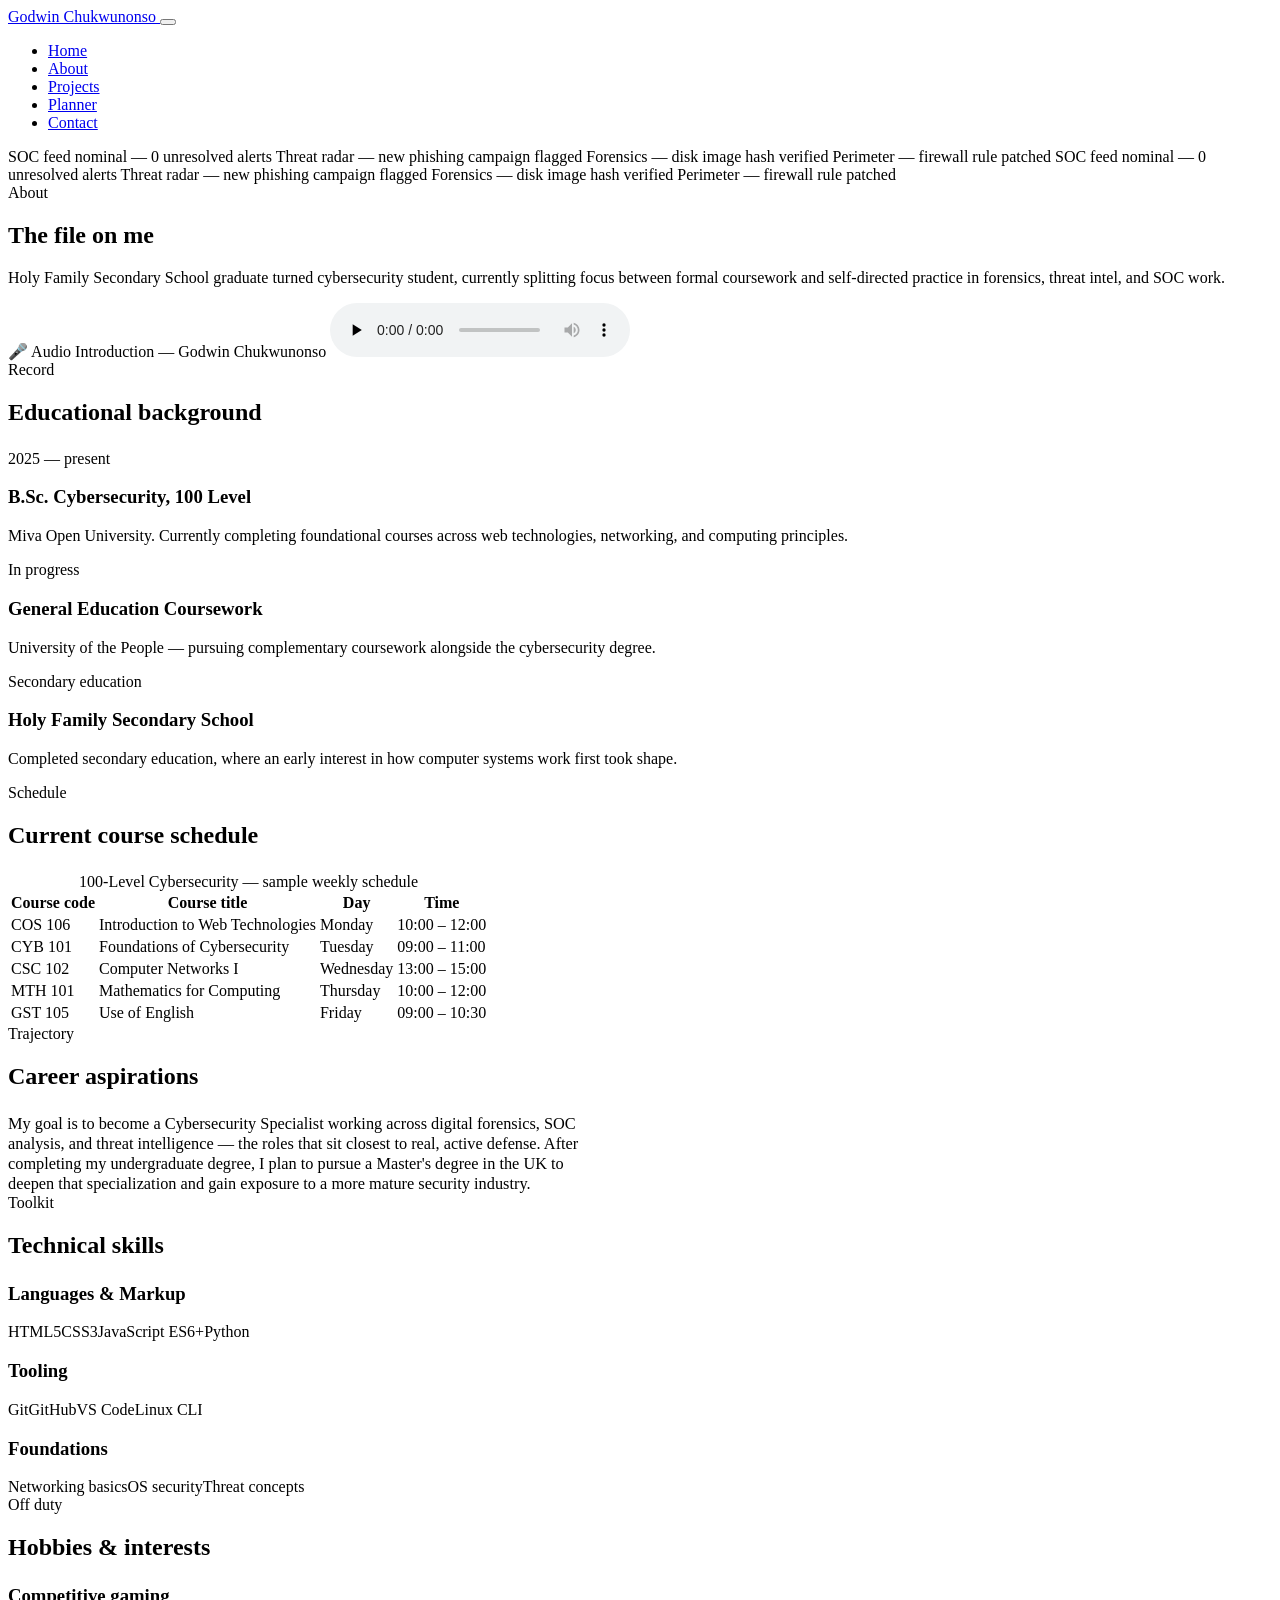
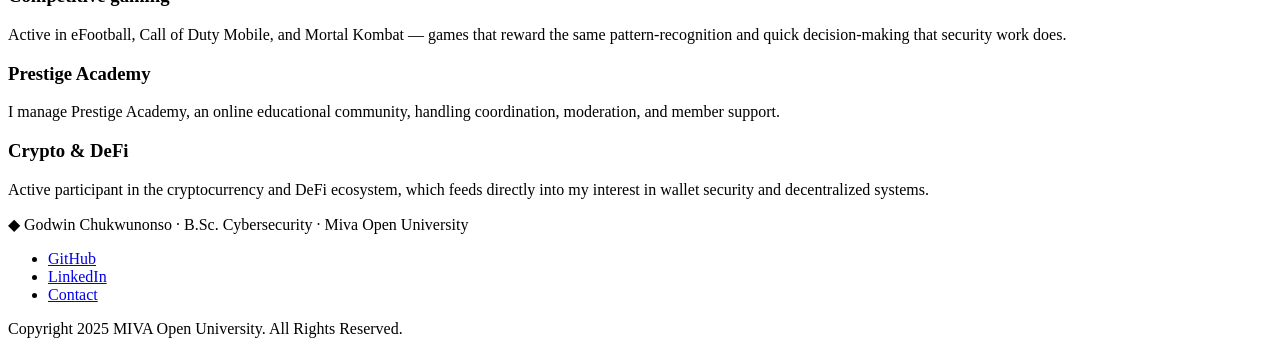
==== about.html @ 5dba64eb "Create about.html" ====
<!DOCTYPE html>
<html lang="en">
<head>
<meta charset="UTF-8">
<meta name="viewport" content="width=device-width, initial-scale=1.0">
<title>About Me — Godwin Chukwunonso</title>
<meta name="description" content="Educational background, career aspirations, technical skills and interests of Godwin Chukwunonso, B.Sc. Cybersecurity student.">
<link rel="stylesheet" href="styles.css">
</head>
<body>

<header class="site-header">
  <div class="container nav">
    <a href="index.html" class="nav-brand" aria-label="Home">
      <span class="dot" aria-hidden="true"></span> Godwin Chukwunonso
    </a>
    <button class="nav-toggle" id="navToggle" aria-label="Toggle navigation menu" aria-expanded="false">
      <span></span>
    </button>
    <ul class="nav-links" id="navLinks">
      <li><a href="index.html">Home</a></li>
      <li><a href="about.html" aria-current="page">About</a></li>
      <li><a href="projects.html">Projects</a></li>
      <li><a href="planner.html">Planner</a></li>
      <li><a href="contact.html">Contact</a></li>
    </ul>
  </div>
</header>

<div class="ticker" aria-hidden="true">
  <div class="ticker-track">
    <span class="ok">SOC feed nominal — 0 unresolved alerts</span>
    <span class="warn">Threat radar — new phishing campaign flagged</span>
    <span class="ok">Forensics — disk image hash verified</span>
    <span class="ok">Perimeter — firewall rule patched</span>
    <span class="ok">SOC feed nominal — 0 unresolved alerts</span>
    <span class="warn">Threat radar — new phishing campaign flagged</span>
    <span class="ok">Forensics — disk image hash verified</span>
    <span class="ok">Perimeter — firewall rule patched</span>
  </div>
</div>

<main>

  <section class="container page-head">
    <span class="eyebrow">About</span>
    <h1>The file on me</h1>
    <p>Holy Family Secondary School graduate turned cybersecurity student, currently
      splitting focus between formal coursework and self-directed practice in
      forensics, threat intel, and SOC work.</p>
  </section>

  <!-- ============ AUDIO WELCOME NOTE (multimedia requirement) ============ -->
  <section class="container">
    <div class="media-block">
      <span class="media-label">🎤 Audio Introduction — <span class="who">Godwin Chukwunonso</span></span>
      <audio controls preload="none">
        <!-- Add your own recorded introduction at this path, e.g. assets/audio/welcome-note.mp3 -->
        <source src="Media/Lab-enhanced-v2.wav" type="audio/mpeg">
        Your browser does not support the audio element.
      </audio>
    </div>
  </section>

  <!-- ============ EDUCATION TIMELINE ============ -->
  <section class="container">
    <span class="eyebrow">Record</span>
    <h2 style="margin-bottom:1.5rem;">Educational background</h2>
    <div class="timeline">
      <div class="timeline-item">
        <span class="timeline-meta">2025 — present</span>
        <h3>B.Sc. Cybersecurity, 100 Level</h3>
        <p>Miva Open University. Currently completing foundational courses across
          web technologies, networking, and computing principles.</p>
      </div>
      <div class="timeline-item">
        <span class="timeline-meta">In progress</span>
        <h3>General Education Coursework</h3>
        <p>University of the People — pursuing complementary coursework alongside
          the cybersecurity degree.</p>
      </div>
      <div class="timeline-item">
        <span class="timeline-meta">Secondary education</span>
        <h3>Holy Family Secondary School</h3>
        <p>Completed secondary education, where an early interest in how computer
          systems work first took shape.</p>
      </div>
    </div>
  </section>

  <!-- ============ COURSE SCHEDULE TABLE ============ -->
  <section class="container">
    <span class="eyebrow">Schedule</span>
    <h2 style="margin-bottom:1.5rem;">Current course schedule</h2>
    <div class="table-wrap">
      <table>
        <caption>100-Level Cybersecurity — sample weekly schedule</caption>
        <thead>
          <tr>
            <th scope="col">Course code</th>
            <th scope="col">Course title</th>
            <th scope="col">Day</th>
            <th scope="col">Time</th>
          </tr>
        </thead>
        <tbody>
          <tr>
            <td>COS 106</td>
            <td>Introduction to Web Technologies</td>
            <td>Monday</td>
            <td>10:00 – 12:00</td>
          </tr>
          <tr>
            <td>CYB 101</td>
            <td>Foundations of Cybersecurity</td>
            <td>Tuesday</td>
            <td>09:00 – 11:00</td>
          </tr>
          <tr>
            <td>CSC 102</td>
            <td>Computer Networks I</td>
            <td>Wednesday</td>
            <td>13:00 – 15:00</td>
          </tr>
          <tr>
            <td>MTH 101</td>
            <td>Mathematics for Computing</td>
            <td>Thursday</td>
            <td>10:00 – 12:00</td>
          </tr>
          <tr>
            <td>GST 105</td>
            <td>Use of English</td>
            <td>Friday</td>
            <td>09:00 – 10:30</td>
          </tr>
        </tbody>
      </table>
    </div>
  </section>

  <!-- ============ CAREER ASPIRATIONS ============ -->
  <section class="container">
    <span class="eyebrow">Trajectory</span>
    <h2 style="margin-bottom:1.5rem;">Career aspirations</h2>
    <div class="info-card" style="max-width:75ch;">
      <p style="color:var(--text); font-size:1.02rem; margin-bottom:0;">
        My goal is to become a Cybersecurity Specialist working across digital
        forensics, SOC analysis, and threat intelligence — the roles that sit
        closest to real, active defense. After completing my undergraduate degree,
        I plan to pursue a Master's degree in the UK to deepen that specialization
        and gain exposure to a more mature security industry.
      </p>
    </div>
  </section>

  <!-- ============ TECHNICAL SKILLS ============ -->
  <section class="container">
    <span class="eyebrow">Toolkit</span>
    <h2 style="margin-bottom:1.5rem;">Technical skills</h2>
    <div class="card-grid cols-3">
      <div class="info-card">
        <h3>Languages &amp; Markup</h3>
        <div><span class="badge">HTML5</span><span class="badge">CSS3</span><span class="badge">JavaScript ES6+</span><span class="badge">Python</span></div>
      </div>
      <div class="info-card">
        <h3>Tooling</h3>
        <div><span class="badge">Git</span><span class="badge">GitHub</span><span class="badge">VS Code</span><span class="badge">Linux CLI</span></div>
      </div>
      <div class="info-card">
        <h3>Foundations</h3>
        <div><span class="badge">Networking basics</span><span class="badge">OS security</span><span class="badge">Threat concepts</span></div>
      </div>
    </div>
  </section>

  <!-- ============ HOBBIES ============ -->
  <section class="container">
    <span class="eyebrow">Off duty</span>
    <h2 style="margin-bottom:1.5rem;">Hobbies &amp; interests</h2>
    <div class="card-grid cols-3">
      <div class="info-card">
        <h3>Competitive gaming</h3>
        <p>Active in eFootball, Call of Duty Mobile, and Mortal Kombat — games that reward the same pattern-recognition and quick decision-making that security work does.</p>
      </div>
      <div class="info-card">
        <h3>Prestige Academy</h3>
        <p>I manage Prestige Academy, an online educational community, handling coordination, moderation, and member support.</p>
      </div>
      <div class="info-card">
        <h3>Crypto &amp; DeFi</h3>
        <p>Active participant in the cryptocurrency and DeFi ecosystem, which feeds directly into my interest in wallet security and decentralized systems.</p>
      </div>
    </div>
  </section>

</main>

<footer class="site-footer">
  <div class="container">
    <div class="footer-grid">
      <div class="footer-brand"><span class="amber">◆</span> Godwin Chukwunonso · B.Sc. Cybersecurity · Miva Open University</div>
      <ul class="social-row">
        <li><a href="https://github.com/" target="_blank" rel="noopener">GitHub</a></li>
        <li><a href="https://linkedin.com/" target="_blank" rel="noopener">LinkedIn</a></li>
        <li><a href="contact.html">Contact</a></li>
      </ul>
    </div>
    <p class="copyright">Copyright 2025 MIVA Open University. All Rights Reserved.</p>
  </div>
</footer>

<script src="script.js"></script>
</body>
</html>
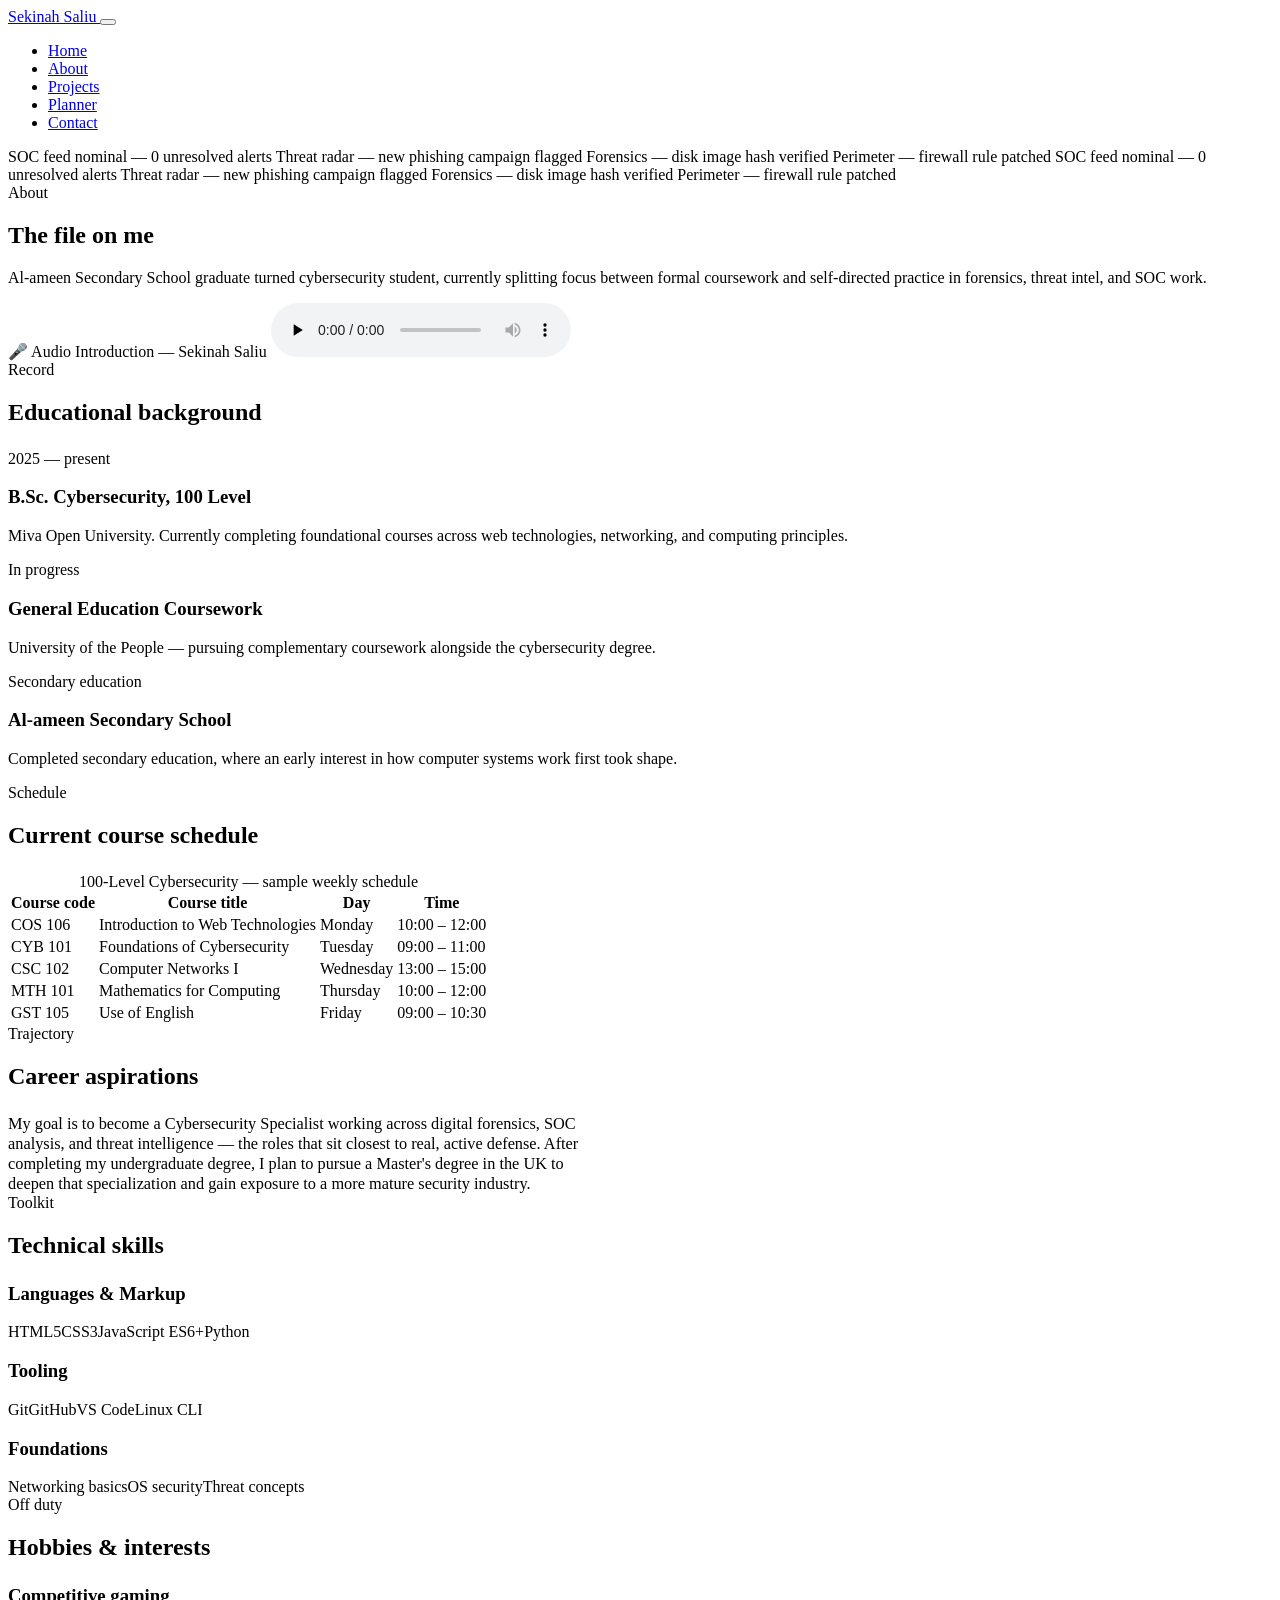
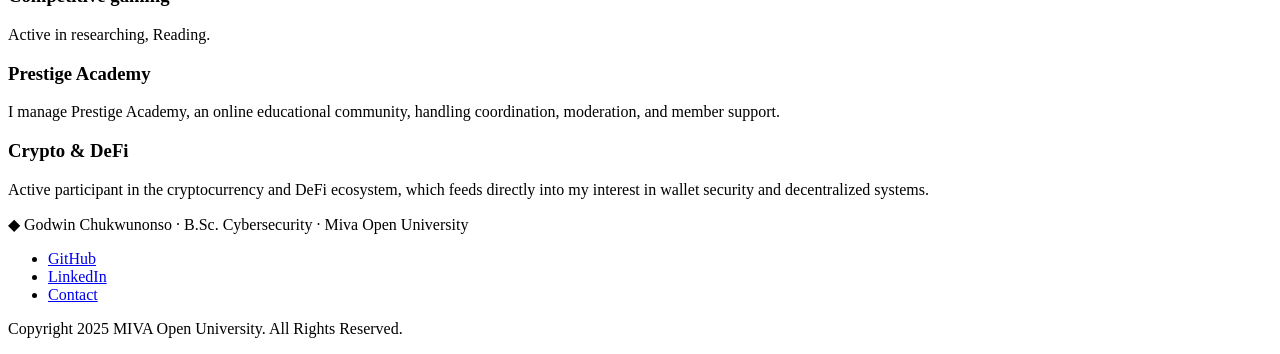
==== commit 2b5aec0c: "Update about.html" ====
--- a/about.html
+++ b/about.html
@@ -3,8 +3,8 @@
 <head>
 <meta charset="UTF-8">
 <meta name="viewport" content="width=device-width, initial-scale=1.0">
-<title>About Me — Godwin Chukwunonso</title>
-<meta name="description" content="Educational background, career aspirations, technical skills and interests of Godwin Chukwunonso, B.Sc. Cybersecurity student.">
+<title>About Me — Sekinah Saliu</title>
+<meta name="description" content="Educational background, career aspirations, technical skills and interests of Sekinah Saliu, B.Sc. Cybersecurity student.">
 <link rel="stylesheet" href="styles.css">
 </head>
 <body>
@@ -12,7 +12,7 @@
 <header class="site-header">
   <div class="container nav">
     <a href="index.html" class="nav-brand" aria-label="Home">
-      <span class="dot" aria-hidden="true"></span> Godwin Chukwunonso
+      <span class="dot" aria-hidden="true"></span> Sekinah Saliu 
     </a>
     <button class="nav-toggle" id="navToggle" aria-label="Toggle navigation menu" aria-expanded="false">
       <span></span>
@@ -45,7 +45,7 @@
   <section class="container page-head">
     <span class="eyebrow">About</span>
     <h1>The file on me</h1>
-    <p>Holy Family Secondary School graduate turned cybersecurity student, currently
+    <p>Al-ameen Secondary School graduate turned cybersecurity student, currently
       splitting focus between formal coursework and self-directed practice in
       forensics, threat intel, and SOC work.</p>
   </section>
@@ -53,7 +53,7 @@
   <!-- ============ AUDIO WELCOME NOTE (multimedia requirement) ============ -->
   <section class="container">
     <div class="media-block">
-      <span class="media-label">🎤 Audio Introduction — <span class="who">Godwin Chukwunonso</span></span>
+      <span class="media-label">🎤 Audio Introduction — <span class="who">Sekinah Saliu</span></span>
       <audio controls preload="none">
         <!-- Add your own recorded introduction at this path, e.g. assets/audio/welcome-note.mp3 -->
         <source src="Media/Lab-enhanced-v2.wav" type="audio/mpeg">
@@ -81,7 +81,7 @@
       </div>
       <div class="timeline-item">
         <span class="timeline-meta">Secondary education</span>
-        <h3>Holy Family Secondary School</h3>
+        <h3>Al-ameen Secondary School</h3>
         <p>Completed secondary education, where an early interest in how computer
           systems work first took shape.</p>
       </div>
@@ -181,7 +181,7 @@
     <div class="card-grid cols-3">
       <div class="info-card">
         <h3>Competitive gaming</h3>
-        <p>Active in eFootball, Call of Duty Mobile, and Mortal Kombat — games that reward the same pattern-recognition and quick decision-making that security work does.</p>
+        <p>Active in researching, Reading.</p>
       </div>
       <div class="info-card">
         <h3>Prestige Academy</h3>
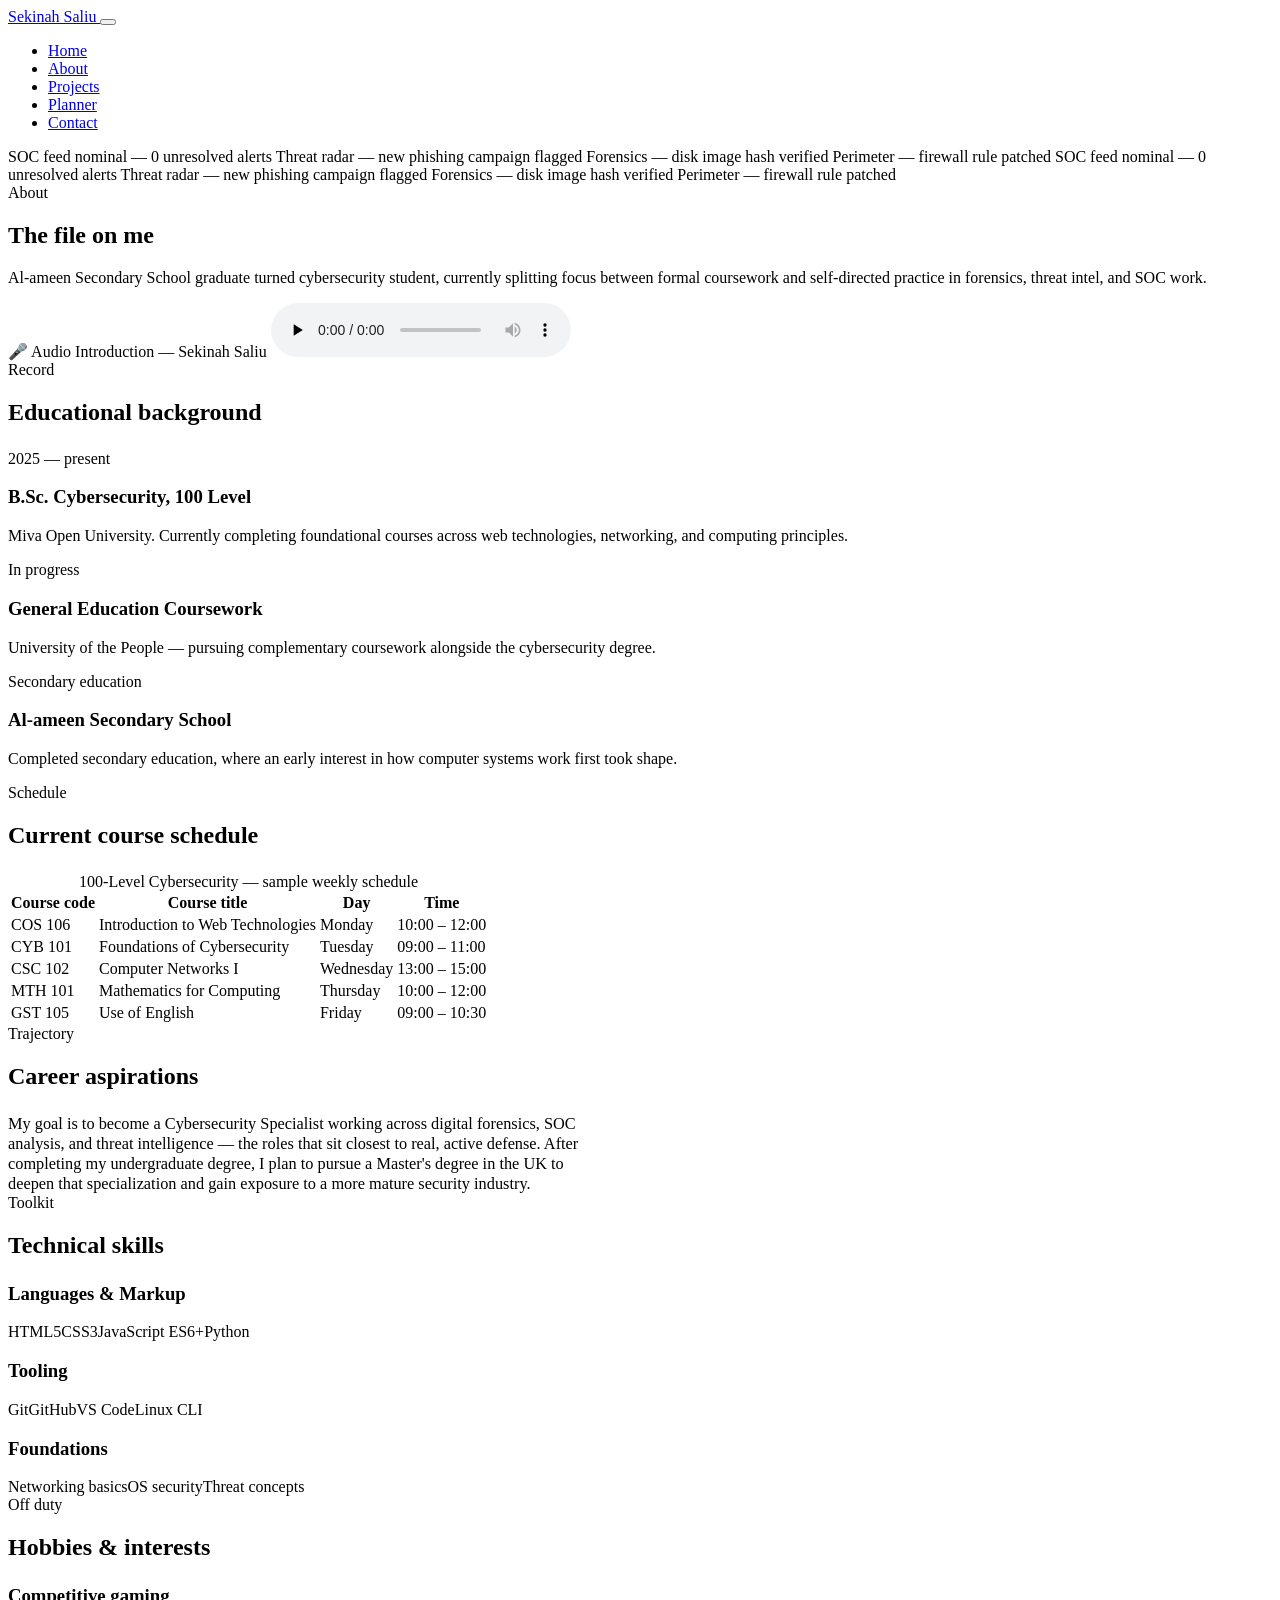
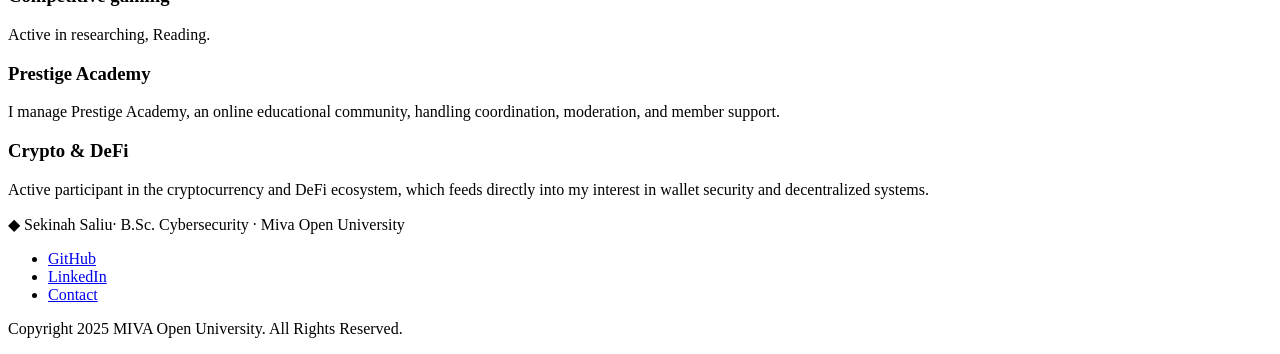
==== commit c68c0f8b: "Update about.html" ====
--- a/about.html
+++ b/about.html
@@ -199,7 +199,7 @@
 <footer class="site-footer">
   <div class="container">
     <div class="footer-grid">
-      <div class="footer-brand"><span class="amber">◆</span> Godwin Chukwunonso · B.Sc. Cybersecurity · Miva Open University</div>
+      <div class="footer-brand"><span class="amber">◆</span> Sekinah Saliu· B.Sc. Cybersecurity · Miva Open University</div>
       <ul class="social-row">
         <li><a href="https://github.com/" target="_blank" rel="noopener">GitHub</a></li>
         <li><a href="https://linkedin.com/" target="_blank" rel="noopener">LinkedIn</a></li>
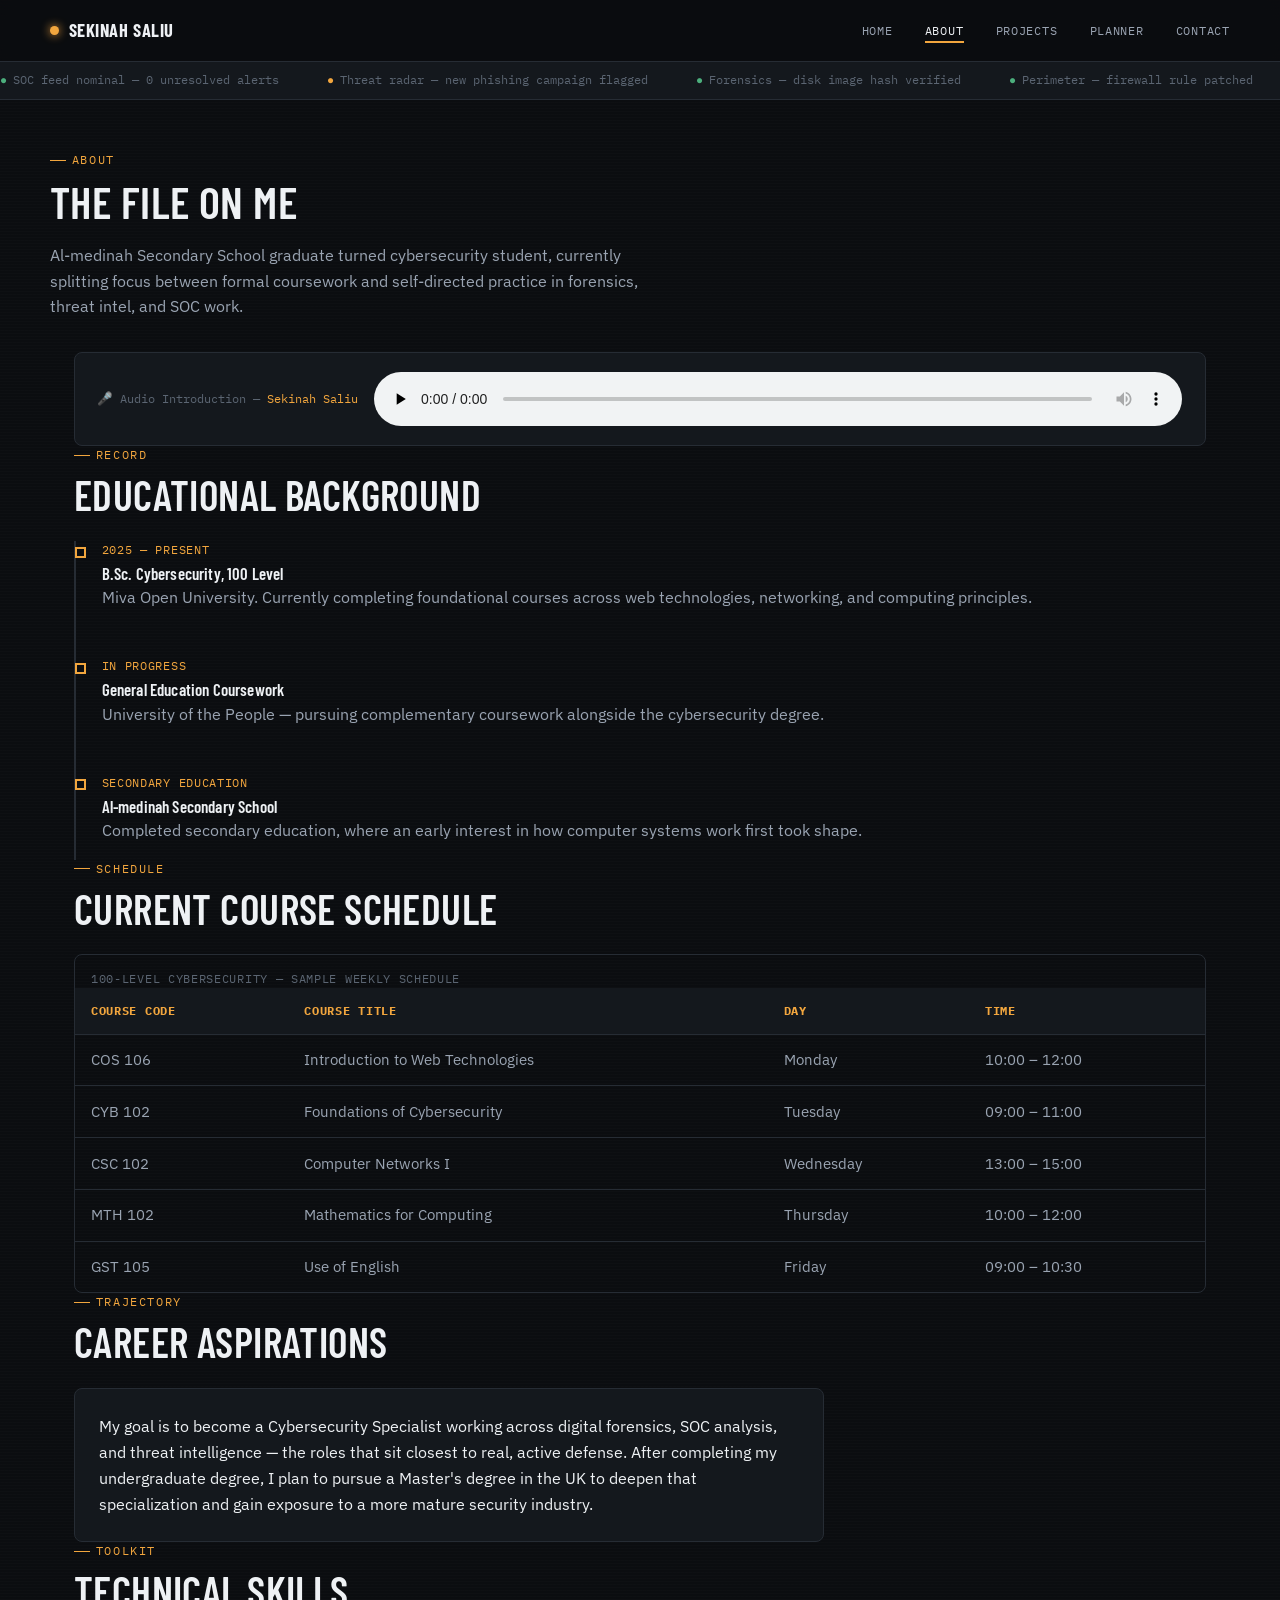
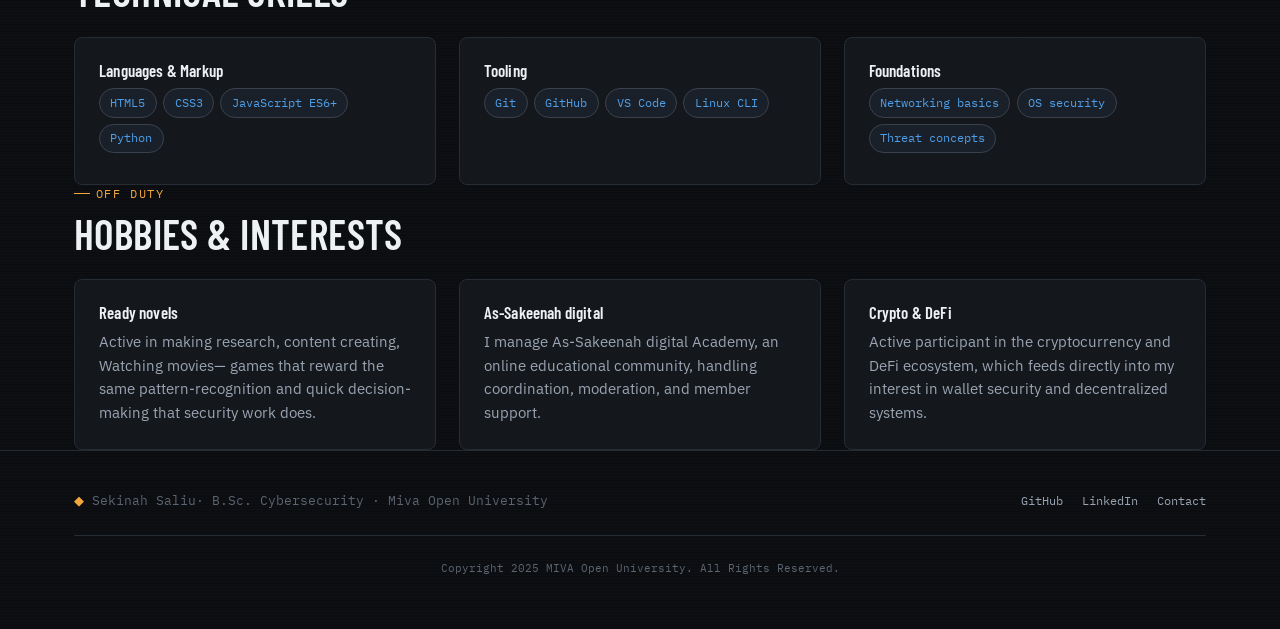
==== commit 00bd7852: "Create about.html" ====
--- a/about.html
+++ b/about.html
@@ -45,7 +45,7 @@
   <section class="container page-head">
     <span class="eyebrow">About</span>
     <h1>The file on me</h1>
-    <p>Al-ameen Secondary School graduate turned cybersecurity student, currently
+    <p>Al-medinah Secondary School graduate turned cybersecurity student, currently
       splitting focus between formal coursework and self-directed practice in
       forensics, threat intel, and SOC work.</p>
   </section>
@@ -81,7 +81,7 @@
       </div>
       <div class="timeline-item">
         <span class="timeline-meta">Secondary education</span>
-        <h3>Al-ameen Secondary School</h3>
+        <h3>Al-medinah Secondary School</h3>
         <p>Completed secondary education, where an early interest in how computer
           systems work first took shape.</p>
       </div>
@@ -111,7 +111,7 @@
             <td>10:00 – 12:00</td>
           </tr>
           <tr>
-            <td>CYB 101</td>
+            <td>CYB 102</td>
             <td>Foundations of Cybersecurity</td>
             <td>Tuesday</td>
             <td>09:00 – 11:00</td>
@@ -123,7 +123,7 @@
             <td>13:00 – 15:00</td>
           </tr>
           <tr>
-            <td>MTH 101</td>
+            <td>MTH 102</td>
             <td>Mathematics for Computing</td>
             <td>Thursday</td>
             <td>10:00 – 12:00</td>
@@ -180,12 +180,12 @@
     <h2 style="margin-bottom:1.5rem;">Hobbies &amp; interests</h2>
     <div class="card-grid cols-3">
       <div class="info-card">
-        <h3>Competitive gaming</h3>
-        <p>Active in researching, Reading.</p>
-      </div>
-      <div class="info-card">
-        <h3>Prestige Academy</h3>
-        <p>I manage Prestige Academy, an online educational community, handling coordination, moderation, and member support.</p>
+        <h3>Ready novels</h3>
+        <p>Active in making research, content creating, Watching movies— games that reward the same pattern-recognition and quick decision-making that security work does.</p>
+      </div>
+      <div class="info-card">
+        <h3>As-Sakeenah digital</h3>
+        <p>I manage As-Sakeenah digital Academy, an online educational community, handling coordination, moderation, and member support.</p>
       </div>
       <div class="info-card">
         <h3>Crypto &amp; DeFi</h3>
--- a/styles.css
+++ b/styles.css
@@ -0,0 +1,417 @@
+/* ==========================================================================
+   FRANCISCO PORTFOLIO — ALTERNATE DESIGN: "OPS WALL"
+   Direction: instead of borrowing the terminal/CLI vocabulary (v1), this
+   pass borrows from the physical SOC monitoring wall — the bank of screens
+   analysts actually watch: condensed industrial type (signage), a radar
+   sweep, and a scrolling status ticker. Amber is the alert color that
+   dashboards reserve for "still fine, but watching" — used sparingly.
+   ========================================================================== */
+
+@import url('https://fonts.googleapis.com/css2?family=Barlow+Condensed:wght@500;600;700&family=IBM+Plex+Sans:wght@400;500;600&family=IBM+Plex+Mono:wght@400;500;600&display=swap');
+
+:root{
+  --bg:            #0b0d10;
+  --surface:       #14181d;
+  --elevated:      #1a2029;
+  --elevated-hi:   #202834;
+  --border:        #262c34;
+  --border-bright: #3a424e;
+
+  --text:   #eef1f4;
+  --muted:  #9aa4b2;
+  --faint:  #5b6572;
+
+  --amber:  #f2a63e;
+  --amber-dim: #8a5f1f;
+  --blue:   #4f9fe8;
+  --red:    #ef5350;
+  --green:  #4caf7d;
+
+  --font-display: 'Barlow Condensed', sans-serif;
+  --font-body:    'IBM Plex Sans', sans-serif;
+  --font-mono:    'IBM Plex Mono', monospace;
+
+  --radius-sm: 4px;
+  --radius-md: 8px;
+  --container: 1180px;
+}
+
+*, *::before, *::after{ box-sizing:border-box; }
+html{ scroll-behavior:smooth; }
+body{
+  margin:0;
+  background:
+    repeating-linear-gradient(180deg, rgba(255,255,255,0.012) 0px, rgba(255,255,255,0.012) 1px, transparent 1px, transparent 3px),
+    var(--bg);
+  color: var(--text);
+  font-family: var(--font-body);
+  line-height:1.6;
+  -webkit-font-smoothing:antialiased;
+}
+img{ max-width:100%; display:block; }
+a{ color:inherit; text-decoration:none; }
+ul{ list-style:none; margin:0; padding:0; }
+p{ margin:0 0 1em; color: var(--muted); }
+button{ font-family:inherit; cursor:pointer; }
+:focus-visible{ outline:2px solid var(--amber); outline-offset:2px; }
+
+h1,h2,h3{
+  font-family: var(--font-display);
+  text-transform: uppercase;
+  letter-spacing: 0.01em;
+  font-weight:600;
+  line-height:1.05;
+  margin:0 0 0.4em;
+}
+h2{ font-size: clamp(1.9rem, 3.4vw, 2.6rem); }
+
+.container{ width:100%; max-width: var(--container); margin:0 auto; padding:0 1.5rem; }
+
+.eyebrow{
+  font-family: var(--font-mono);
+  font-size: 0.72rem;
+  letter-spacing: 0.14em;
+  text-transform: uppercase;
+  color: var(--amber);
+  display:flex; align-items:center; gap:0.5em;
+  margin-bottom:0.75em;
+}
+.eyebrow::before{ content:""; width:16px; height:1px; background: var(--amber); display:inline-block; }
+
+/* --- Header / nav --------------------------------------------------------*/
+.site-header{
+  position:sticky; top:0; z-index:50;
+  background: rgba(11,13,16,0.92);
+  backdrop-filter: blur(8px);
+  border-bottom:1px solid var(--border);
+}
+.nav{ display:flex; align-items:center; justify-content:space-between; padding:1rem 0; }
+.nav-brand{
+  font-family: var(--font-display);
+  font-weight:700; font-size:1.15rem; letter-spacing:0.03em; text-transform:uppercase;
+  display:flex; align-items:center; gap:0.6rem;
+}
+.nav-brand .dot{ width:9px; height:9px; border-radius:50%; background: var(--amber); box-shadow: 0 0 10px var(--amber); animation: pulse 2s ease-in-out infinite; }
+@keyframes pulse{ 0%,100%{ opacity:1; } 50%{ opacity:0.4; } }
+
+.nav-links{ display:flex; gap:2rem; font-family: var(--font-mono); font-size:0.78rem; letter-spacing:0.06em; text-transform:uppercase; }
+.nav-links a{ color: var(--muted); padding:0.2rem 0; border-bottom:2px solid transparent; transition: color 0.2s ease, border-color 0.2s ease; }
+.nav-links a:hover, .nav-links a[aria-current="page"]{ color: var(--text); border-color: var(--amber); }
+
+.nav-toggle{ display:none; background:none; border:1px solid var(--border-bright); border-radius: var(--radius-sm); width:40px; height:36px; position:relative; }
+.nav-toggle span, .nav-toggle span::before, .nav-toggle span::after{ content:""; position:absolute; left:9px; right:9px; height:2px; background: var(--amber); transition: transform 0.2s ease, opacity 0.2s ease; }
+.nav-toggle span{ top:17px; } .nav-toggle span::before{ top:-6px; } .nav-toggle span::after{ top:6px; }
+.nav-toggle[aria-expanded="true"] span{ background:transparent; }
+.nav-toggle[aria-expanded="true"] span::before{ transform: translateY(6px) rotate(45deg); }
+.nav-toggle[aria-expanded="true"] span::after{ transform: translateY(-6px) rotate(-45deg); }
+
+@media (max-width:780px){
+  .nav-toggle{ display:block; }
+  .nav-links{ position:absolute; top:100%; left:0; right:0; flex-direction:column; gap:0; background: var(--surface); border-bottom:1px solid var(--border); max-height:0; overflow:hidden; transition: max-height 0.25s ease; }
+  .nav-links.open{ max-height:320px; }
+  .nav-links a{ padding:0.9rem 1.5rem; display:block; border-bottom:1px solid var(--border); border-left:2px solid transparent; }
+}
+
+/* --- Status ticker (signature motion, used once) --------------------------*/
+.ticker{
+  border-bottom:1px solid var(--border);
+  background: var(--surface);
+  overflow:hidden;
+  white-space:nowrap;
+}
+.ticker-track{
+  display:inline-flex;
+  gap:3rem;
+  padding: 0.55rem 0;
+  font-family: var(--font-mono);
+  font-size:0.74rem;
+  color: var(--faint);
+  animation: ticker-scroll 28s linear infinite;
+}
+.ticker-track span{ display:inline-flex; align-items:center; gap:0.5em; }
+.ticker-track .ok::before{ content:"●"; color: var(--green); }
+.ticker-track .warn::before{ content:"●"; color: var(--amber); }
+@keyframes ticker-scroll{ from{ transform:translateX(0); } to{ transform:translateX(-50%); } }
+
+/* --- Hero -------------------------------------------------------------- */
+.hero{ padding: 4rem 0 3rem; display:grid; grid-template-columns:1.15fr 0.85fr; gap:3rem; align-items:center; position:relative; }
+@media (max-width:940px){ .hero{ grid-template-columns:1fr; } }
+
+.hero h1{ font-size: clamp(2.3rem, 5vw, 3.4rem); }
+.hero h1 em{ font-style:normal; color: var(--amber); }
+.hero-lede{ max-width:52ch; font-size:1.05rem; }
+.hero-meta{ display:flex; gap:1.5rem; flex-wrap:wrap; font-family: var(--font-mono); font-size:0.75rem; color: var(--faint); margin-top:1.75rem; text-transform:uppercase; letter-spacing:0.05em; }
+.hero-meta span{ display:flex; align-items:center; gap:0.5em; }
+.hero-meta .live::before{ content:""; width:7px; height:7px; border-radius:50%; background: var(--green); box-shadow:0 0 8px var(--green); }
+
+.hero-actions{ display:flex; gap:1rem; margin-top:1.75rem; flex-wrap:wrap; }
+.btn{ font-family: var(--font-mono); font-size:0.82rem; text-transform:uppercase; letter-spacing:0.05em; padding:0.85rem 1.5rem; border-radius: var(--radius-sm); border:1px solid transparent; transition: transform 0.15s ease, background 0.15s ease, border-color .15s ease; display:inline-flex; align-items:center; gap:0.5em; }
+.btn:hover{ transform: translateY(-2px); }
+.btn-primary{ background: var(--amber); color:#1a1206; }
+.btn-primary:hover{ background:#ffb655; }
+.btn-ghost{ border-color: var(--border-bright); color: var(--text); }
+.btn-ghost:hover{ border-color: var(--blue); color: var(--blue); }
+
+/* Radar / photo panel — signature element */
+.radar-panel{
+  position:relative;
+  aspect-ratio:1/1;
+  border-radius:50%;
+  border:1px solid var(--border-bright);
+  background: radial-gradient(circle, var(--elevated) 0%, var(--surface) 70%, var(--bg) 100%);
+  display:flex; align-items:center; justify-content:center;
+  overflow:hidden;
+}
+.radar-panel::before{
+  content:"";
+  position:absolute; inset:0;
+  background: repeating-radial-gradient(circle, transparent 0 13%, rgba(79,159,232,0.06) 13% 13.5%);
+}
+.radar-sweep{
+  position:absolute; inset:0;
+  background: conic-gradient(from 0deg, rgba(79,159,232,0.35), transparent 28%);
+  animation: sweep 4s linear infinite;
+  border-radius:50%;
+}
+@keyframes sweep{ to{ transform: rotate(360deg); } }
+.radar-photo{
+  position:relative; z-index:2;
+  width:64%; aspect-ratio:1/1; border-radius:50%;
+  overflow:hidden; border:3px solid var(--bg);
+  box-shadow: 0 0 0 1px var(--border-bright), 0 20px 50px rgba(0,0,0,0.5);
+}
+.radar-photo img{ width:100%; height:100%; object-fit:cover; }
+
+.field-note{
+  position:absolute; bottom:6%; right:-4%; z-index:3;
+  width:220px;
+  background: var(--elevated-hi);
+  border:1px solid var(--border-bright);
+  border-radius: var(--radius-md);
+  padding:0.9rem 1rem;
+  box-shadow: 0 12px 30px rgba(0,0,0,0.5);
+}
+@media (max-width:940px){ .field-note{ right:2%; width:70%; } }
+.field-note .tag{ font-family: var(--font-mono); font-size:0.65rem; letter-spacing:0.08em; color: var(--red); text-transform:uppercase; margin-bottom:0.4em; display:block; }
+.field-note p{ font-style:italic; font-size:0.8rem; color: var(--muted); margin:0; }
+
+.frame-caption{ text-align:center; font-family: var(--font-mono); font-size:0.7rem; color: var(--faint); margin-top:1.2rem; text-transform:uppercase; letter-spacing:0.08em; }
+.frame-caption .hi{ color: var(--amber); }
+
+/* --- Live status grid ------------------------------------------------------*/
+section{ padding: 3.2rem 0; }
+.status-grid{ display:grid; grid-template-columns:repeat(4,1fr); gap:1.1rem; }
+@media (max-width:940px){ .status-grid{ grid-template-columns:repeat(2,1fr); } }
+@media (max-width:600px){ .status-grid{ grid-template-columns:1fr; } }
+.status-card{ background: var(--surface); border:1px solid var(--border); border-radius: var(--radius-md); padding:1.4rem; transition: border-color 0.2s ease; }
+.status-card:hover{ border-color: var(--border-bright); }
+.status-card .icon{ font-size:1.3rem; margin-bottom:0.9rem; display:block; }
+.status-card .eyebrow{ margin-bottom:0.5em; }
+.status-card h3{ font-size:1.05rem; text-transform:none; margin-bottom:0.35em; }
+.status-card p{ font-size:0.88rem; margin:0; }
+
+/* --- Two-col bio ------------------------------------------------------------*/
+.split-cards{ display:grid; grid-template-columns:1fr 1fr; gap:1.5rem; }
+@media (max-width:780px){ .split-cards{ grid-template-columns:1fr; } }
+.plain-card{ background: var(--surface); border:1px solid var(--border); border-radius: var(--radius-md); padding:1.6rem; }
+.plain-card h3{ font-size:1.1rem; text-transform:none; margin-bottom:0.6em; }
+.plain-card p{ margin:0; }
+
+/* --- Skills groups ------------------------------------------------------- */
+.skill-group{ margin-bottom:2rem; }
+.skill-group-label{ font-family: var(--font-mono); font-size:0.72rem; letter-spacing:0.12em; color: var(--faint); text-transform:uppercase; margin-bottom:1rem; }
+.skill-row{ display:grid; grid-template-columns:repeat(4,1fr); gap:1rem; }
+@media (max-width:940px){ .skill-row{ grid-template-columns:repeat(2,1fr); } }
+@media (max-width:520px){ .skill-row{ grid-template-columns:1fr; } }
+.skill-card{ background: var(--elevated); border:1px solid var(--border); border-radius: var(--radius-md); padding:1.2rem; }
+.skill-card .icon{ font-size:1.2rem; margin-bottom:0.7em; display:block; }
+.skill-card h4{ font-family:var(--font-body); font-size:0.98rem; font-weight:600; margin:0 0 0.35em; color:var(--text); }
+.skill-card p{ font-size:0.83rem; margin-bottom:0.7em; }
+.tier{ font-family: var(--font-mono); font-size:0.65rem; letter-spacing:0.06em; text-transform:uppercase; padding:0.2rem 0.55rem; border-radius:99px; border:1px solid var(--border-bright); color: var(--muted); }
+
+/* --- Audio block ----------------------------------------------------------*/
+.media-block{ background: var(--surface); border:1px solid var(--border); border-radius: var(--radius-md); padding:1.2rem 1.4rem; display:flex; align-items:center; gap:1rem; flex-wrap:wrap; }
+.media-block .media-label{ font-family: var(--font-mono); font-size:0.78rem; color: var(--faint); }
+.media-block .media-label .who{ color: var(--amber); }
+.media-block audio{ flex:1; min-width:240px; }
+
+/* --- Focus cards (light-inverted section) ----------------------------------*/
+.section-invert{ background: var(--elevated); border-top:1px solid var(--border); border-bottom:1px solid var(--border); }
+.focus-row{ display:grid; grid-template-columns:repeat(4,1fr); gap:1.25rem; }
+@media (max-width:940px){ .focus-row{ grid-template-columns:repeat(2,1fr); } }
+@media (max-width:520px){ .focus-row{ grid-template-columns:1fr; } }
+.focus-card{ background: var(--bg); border:1px solid var(--border); border-top:2px solid var(--amber-dim); border-radius: var(--radius-sm); padding:1.4rem; transition: border-color 0.2s ease; }
+.focus-card:hover{ border-top-color: var(--amber); }
+.focus-card h3{ font-size:1.05rem; text-transform:none; margin-bottom:0.4em; }
+.focus-card p{ font-size:0.88rem; margin:0; }
+
+/* --- Principles pills ------------------------------------------------------*/
+.pill-row{ display:flex; gap:0.8rem; flex-wrap:wrap; justify-content:center; }
+.pill{ font-family: var(--font-mono); font-size:0.82rem; padding:0.6rem 1.1rem; border-radius:99px; background: var(--surface); border:1px solid var(--border-bright); color: var(--text); display:inline-flex; align-items:center; gap:0.5em; }
+
+/* --- Stats ------------------------------------------------------------------*/
+.stat-row{ display:grid; grid-template-columns:repeat(4,1fr); gap:1.1rem; }
+@media (max-width:780px){ .stat-row{ grid-template-columns:repeat(2,1fr); } }
+.stat-card{ background: var(--elevated); border:1px solid var(--border); border-radius: var(--radius-md); padding:1.6rem; text-align:center; }
+.stat-num{ font-family: var(--font-display); font-size:2.4rem; color: var(--amber); font-weight:700; }
+.stat-label{ font-family: var(--font-mono); font-size:0.7rem; letter-spacing:0.08em; text-transform:uppercase; color: var(--faint); margin-top:0.4em; }
+
+/* --- Certifications ----------------------------------------------------------*/
+.cert-row{ display:grid; grid-template-columns:repeat(3,1fr); gap:1.25rem; }
+@media (max-width:780px){ .cert-row{ grid-template-columns:1fr; } }
+.cert-card{ background: var(--surface); border:1px solid var(--border); border-radius: var(--radius-md); padding:1.4rem; display:flex; align-items:center; gap:1rem; }
+.cert-badge{ width:44px; height:44px; border-radius:50%; background: var(--elevated); border:1px solid var(--border-bright); display:flex; align-items:center; justify-content:center; font-size:1.2rem; flex-shrink:0; }
+.cert-card h4{ font-family: var(--font-body); font-weight:600; font-size:0.98rem; margin:0 0 0.35em; color:var(--text); }
+.cert-status{ font-family: var(--font-mono); font-size:0.65rem; text-transform:uppercase; letter-spacing:0.06em; color: var(--faint); }
+.cert-status.progress{ color: var(--amber); }
+
+/* --- Quote -------------------------------------------------------------------*/
+.quote-section{
+  text-align:center; padding: 4.5rem 0;
+  background:
+    radial-gradient(circle at 20% 30%, rgba(79,159,232,0.08), transparent 45%),
+    radial-gradient(circle at 80% 70%, rgba(242,166,62,0.06), transparent 45%),
+    var(--surface);
+  border-top:1px solid var(--border); border-bottom:1px solid var(--border);
+}
+.quote-section blockquote{ font-family: var(--font-display); font-size: clamp(1.3rem, 2.6vw, 1.9rem); font-style:italic; text-transform:none; max-width:52ch; margin:0 auto 1rem; color: var(--text); font-weight:500; }
+.quote-section cite{ font-family: var(--font-mono); font-size:0.75rem; letter-spacing:0.08em; text-transform:uppercase; color: var(--amber); font-style:normal; }
+
+/* --- Footer -------------------------------------------------------------------*/
+.site-footer{ padding: 2.5rem 0; border-top:1px solid var(--border); }
+.footer-grid{ display:flex; justify-content:space-between; align-items:center; flex-wrap:wrap; gap:1.2rem; }
+.footer-brand{ font-family: var(--font-mono); font-size:0.8rem; color: var(--faint); }
+.footer-brand .amber{ color: var(--amber); }
+.social-row{ display:flex; gap:1.2rem; font-family: var(--font-mono); font-size:0.78rem; }
+.social-row a{ color: var(--muted); transition: color 0.2s ease; }
+.social-row a:hover{ color: var(--amber); }
+.copyright{ width:100%; text-align:center; font-family: var(--font-mono); font-size:0.7rem; color: var(--faint); margin-top:1.5rem; padding-top:1.5rem; border-top:1px solid var(--border); }
+
+/* ==========================================================================
+   INNER-PAGE COMPONENTS (about / projects / planner / contact)
+   Extends the Ops Wall system above with the same tokens, fonts and radii.
+   ========================================================================== */
+
+/* --- Page header (used on every inner page) --------------------------------*/
+.page-head{ padding: 3.2rem 0 1rem; }
+.page-head h1{ font-size: clamp(2rem, 4vw, 2.8rem); }
+.page-head p{ max-width:60ch; }
+
+/* --- Generic card grid ------------------------------------------------------*/
+.card-grid{ display:grid; gap:1.4rem; }
+.cols-2{ grid-template-columns: repeat(2, 1fr); }
+.cols-3{ grid-template-columns: repeat(3, 1fr); }
+@media (max-width: 900px){ .cols-2, .cols-3{ grid-template-columns: 1fr; } }
+.info-card{ background: var(--surface); border:1px solid var(--border); border-radius: var(--radius-md); padding:1.5rem; }
+.info-card h3{ font-size:1.05rem; text-transform:none; margin-bottom:0.5em; }
+.info-card p{ margin:0; font-size:0.92rem; }
+
+/* --- Badges (skills tags) ---------------------------------------------------*/
+.badge{
+  font-family: var(--font-mono); font-size:0.72rem;
+  padding:0.28rem 0.65rem; border-radius:99px;
+  background: var(--elevated); color: var(--blue);
+  border:1px solid var(--border-bright);
+  display:inline-block; margin:0 0.4rem 0.4rem 0;
+}
+
+/* --- Timeline (education history) -------------------------------------------*/
+.timeline{ border-left:2px solid var(--border); padding-left:1.6rem; display:flex; flex-direction:column; gap:1.9rem; }
+.timeline-item{ position:relative; }
+.timeline-item::before{
+  content:""; position:absolute; left:-1.68rem; top:0.35rem; width:11px; height:11px;
+  background: var(--bg); border:2px solid var(--amber);
+}
+.timeline-item h3{ font-size:1.05rem; text-transform:none; margin-bottom:0.15em; }
+.timeline-meta{ font-family: var(--font-mono); font-size:0.72rem; letter-spacing:0.06em; text-transform:uppercase; color: var(--amber); margin-bottom:0.5em; display:block; }
+
+/* --- Table (course schedule) -------------------------------------------------*/
+.table-wrap{ overflow-x:auto; border:1px solid var(--border); border-radius: var(--radius-md); }
+table{ width:100%; border-collapse:collapse; font-size:0.92rem; min-width:520px; }
+caption{ text-align:left; padding:0.9rem 1rem 0; font-family: var(--font-mono); color: var(--faint); font-size:0.72rem; text-transform:uppercase; letter-spacing:0.06em; }
+thead th{
+  text-align:left; background: var(--surface); color: var(--amber);
+  font-family: var(--font-mono); font-size:0.72rem; letter-spacing:0.06em; text-transform:uppercase;
+  padding:0.85rem 1rem; border-bottom:1px solid var(--border);
+}
+tbody td{ padding:0.85rem 1rem; border-bottom:1px solid var(--border); color: var(--muted); }
+tbody tr:last-child td{ border-bottom:none; }
+tbody tr:hover{ background: var(--elevated); }
+
+/* --- Projects -----------------------------------------------------------------*/
+.project-card{
+  background: var(--surface); border:1px solid var(--border); border-radius: var(--radius-md);
+  overflow:hidden; display:flex; flex-direction:column;
+  transition: transform 0.2s ease, border-color 0.2s ease;
+}
+.project-card:hover{ transform: translateY(-4px); border-color: var(--border-bright); }
+.project-shot{ aspect-ratio:16/10; overflow:hidden; background: var(--elevated); }
+.project-shot img{ width:100%; height:100%; object-fit:cover; transition: transform 0.4s ease; }
+.project-card:hover .project-shot img{ transform: scale(1.05); }
+.project-body{ padding:1.4rem; display:flex; flex-direction:column; gap:0.8rem; flex:1; }
+.project-body h3{ font-size:1.15rem; text-transform:none; margin:0; }
+.project-links{ display:flex; gap:0.75rem; margin-top:auto; padding-top:0.4rem; }
+.btn-sm{ padding:0.55rem 1rem; font-size:0.72rem; }
+
+/* --- Planner ------------------------------------------------------------------*/
+.planner-layout{ display:grid; grid-template-columns: 340px 1fr; gap:2rem; align-items:start; }
+@media (max-width: 900px){ .planner-layout{ grid-template-columns:1fr; } }
+
+.task-form{ display:flex; flex-direction:column; gap:1.1rem; }
+.field{ display:flex; flex-direction:column; gap:0.4rem; }
+.field label{ font-family: var(--font-mono); font-size:0.72rem; letter-spacing:0.05em; text-transform:uppercase; color: var(--faint); }
+input, textarea, select{
+  background: var(--elevated); border:1px solid var(--border-bright);
+  color: var(--text); border-radius: var(--radius-sm); padding:0.7rem 0.85rem;
+  font-family: var(--font-body); font-size:0.92rem;
+}
+input:focus, textarea:focus, select:focus{ border-color: var(--amber); }
+textarea{ resize:vertical; min-height:90px; }
+
+.task-stats{ display:flex; gap:1rem; font-family: var(--font-mono); font-size:0.74rem; text-transform:uppercase; letter-spacing:0.05em; color: var(--faint); margin-bottom:1.1rem; }
+.task-stats strong{ color: var(--amber); }
+
+.task-list{ display:flex; flex-direction:column; gap:0.75rem; }
+.task-item{
+  display:flex; align-items:flex-start; gap:0.9rem;
+  background: var(--surface); border:1px solid var(--border); border-radius: var(--radius-md);
+  padding:0.9rem 1rem;
+}
+.task-check{
+  width:20px; height:20px; border-radius:4px; border:2px solid var(--border-bright);
+  background:transparent; flex-shrink:0; margin-top:0.15rem;
+  display:flex; align-items:center; justify-content:center;
+  color: var(--bg); transition: background 0.15s ease, border-color 0.15s ease;
+}
+.task-check.checked{ background: var(--amber); border-color: var(--amber); }
+.task-main{ flex:1; }
+.task-title{ font-weight:500; }
+.task-meta{ font-family: var(--font-mono); font-size:0.7rem; color: var(--faint); margin-top:0.2rem; text-transform:uppercase; letter-spacing:0.04em; }
+.task-item.completed .task-title{ text-decoration: line-through; color: var(--faint); }
+.task-priority{ font-family: var(--font-mono); font-size:0.62rem; text-transform:uppercase; letter-spacing:0.05em; padding:0.18rem 0.55rem; border-radius:99px; height:fit-content; }
+.task-priority.high{ color: var(--red); border:1px solid rgba(239,83,80,0.4); background: rgba(239,83,80,0.08); }
+.task-priority.medium{ color: var(--amber); border:1px solid rgba(242,166,62,0.4); background: rgba(242,166,62,0.08); }
+.task-priority.low{ color: var(--green); border:1px solid rgba(76,175,125,0.4); background: rgba(76,175,125,0.08); }
+.task-delete{ background:none; border:none; color: var(--faint); font-size:1.1rem; padding:0.2rem; line-height:1; }
+.task-delete:hover{ color: var(--red); }
+.empty-state{ text-align:center; padding:2.5rem 1rem; color: var(--faint); font-family: var(--font-mono); font-size:0.82rem; text-transform:uppercase; letter-spacing:0.04em; border:1px dashed var(--border-bright); border-radius: var(--radius-md); }
+
+/* --- Contact ------------------------------------------------------------------*/
+.contact-layout{ display:grid; grid-template-columns: 1fr 1fr; gap: 3rem; align-items:start; }
+@media (max-width: 900px){ .contact-layout{ grid-template-columns:1fr; } }
+.form-msg{ font-family: var(--font-mono); font-size:0.82rem; padding:0.8rem 1rem; border-radius: var(--radius-sm); display:none; margin-bottom:1rem; }
+.form-msg.show{ display:block; }
+.form-msg.success{ background: rgba(76,175,125,0.1); color: var(--green); border:1px solid rgba(76,175,125,0.35); }
+.form-msg.error{ background: rgba(239,83,80,0.1); color: var(--red); border:1px solid rgba(239,83,80,0.35); }
+.field-error{ font-family: var(--font-mono); font-size:0.7rem; color: var(--red); min-height:1.1em; }
+input.invalid, textarea.invalid{ border-color: var(--red); }
+.contact-info-item{ display:flex; gap:0.9rem; margin-bottom:1.4rem; }
+.contact-info-item .ico{
+  width:38px; height:38px; border-radius: var(--radius-sm); background: var(--surface); border:1px solid var(--border);
+  display:flex; align-items:center; justify-content:center; color: var(--amber); font-family: var(--font-mono); flex-shrink:0;
+}
+.contact-info-item h4{ font-family: var(--font-body); font-weight:600; font-size:0.95rem; margin:0 0 0.2em; color: var(--text); text-transform:none; }
+
+@media (prefers-reduced-motion: reduce){
+  *{ animation-duration:0.01ms !important; transition-duration:0.01ms !important; }
+}
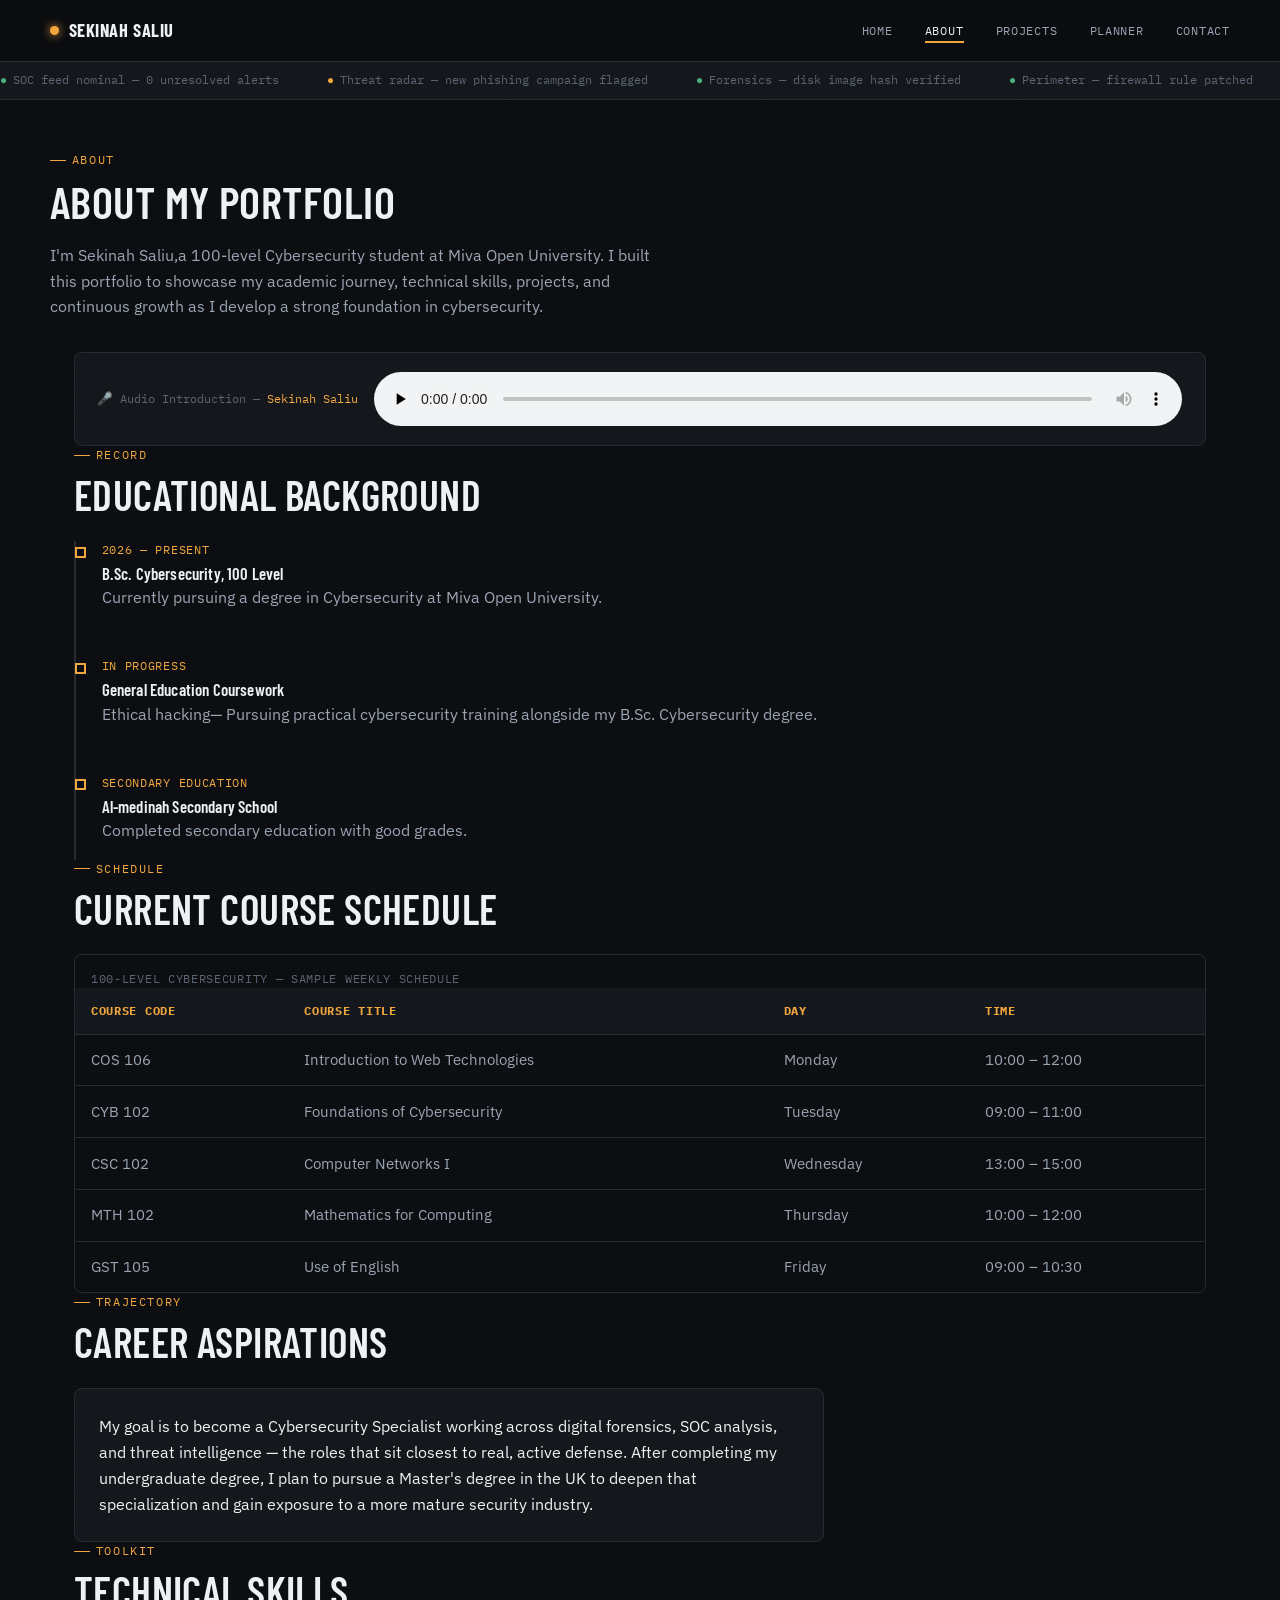
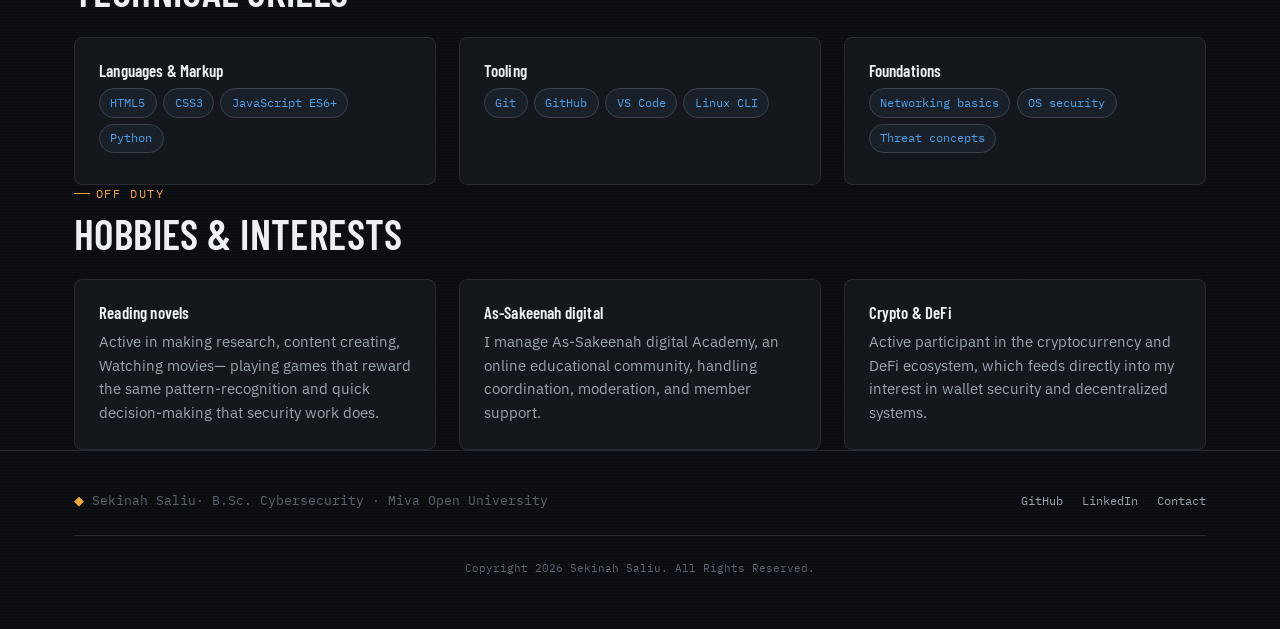
==== commit adf97d83: "Update about.html" ====
--- a/about.html
+++ b/about.html
@@ -44,10 +44,8 @@
 
   <section class="container page-head">
     <span class="eyebrow">About</span>
-    <h1>The file on me</h1>
-    <p>Al-medinah Secondary School graduate turned cybersecurity student, currently
-      splitting focus between formal coursework and self-directed practice in
-      forensics, threat intel, and SOC work.</p>
+    <h1>About My Portfolio</h1>
+    <p>I'm Sekinah Saliu,a 100-level Cybersecurity student at Miva Open University. I built this portfolio to showcase my academic journey, technical skills, projects, and continuous growth as I develop a strong foundation in cybersecurity.</p>
   </section>
 
   <!-- ============ AUDIO WELCOME NOTE (multimedia requirement) ============ -->
@@ -68,22 +66,19 @@
     <h2 style="margin-bottom:1.5rem;">Educational background</h2>
     <div class="timeline">
       <div class="timeline-item">
-        <span class="timeline-meta">2025 — present</span>
+        <span class="timeline-meta">2026 — present</span>
         <h3>B.Sc. Cybersecurity, 100 Level</h3>
-        <p>Miva Open University. Currently completing foundational courses across
-          web technologies, networking, and computing principles.</p>
+        <p>Currently pursuing a degree in Cybersecurity at Miva Open University.</p>
       </div>
       <div class="timeline-item">
         <span class="timeline-meta">In progress</span>
         <h3>General Education Coursework</h3>
-        <p>University of the People — pursuing complementary coursework alongside
-          the cybersecurity degree.</p>
+        <p>Ethical hacking— Pursuing practical cybersecurity training alongside my B.Sc. Cybersecurity degree.</p>
       </div>
       <div class="timeline-item">
         <span class="timeline-meta">Secondary education</span>
         <h3>Al-medinah Secondary School</h3>
-        <p>Completed secondary education, where an early interest in how computer
-          systems work first took shape.</p>
+        <p>Completed secondary education with good grades.</p>
       </div>
     </div>
   </section>
@@ -180,8 +175,8 @@
     <h2 style="margin-bottom:1.5rem;">Hobbies &amp; interests</h2>
     <div class="card-grid cols-3">
       <div class="info-card">
-        <h3>Ready novels</h3>
-        <p>Active in making research, content creating, Watching movies— games that reward the same pattern-recognition and quick decision-making that security work does.</p>
+        <h3>Reading novels</h3>
+        <p>Active in making research, content creating, Watching movies— playing games that reward the same pattern-recognition and quick decision-making that security work does.</p>
       </div>
       <div class="info-card">
         <h3>As-Sakeenah digital</h3>
@@ -206,7 +201,7 @@
         <li><a href="contact.html">Contact</a></li>
       </ul>
     </div>
-    <p class="copyright">Copyright 2025 MIVA Open University. All Rights Reserved.</p>
+    <p class="copyright">Copyright 2026 Sekinah Saliu. All Rights Reserved.</p>
   </div>
 </footer>
 
--- a/styles.css
+++ b/styles.css
@@ -1,5 +1,5 @@
 /* ==========================================================================
-   FRANCISCO PORTFOLIO — ALTERNATE DESIGN: "OPS WALL"
+   SEKINAH PORTFOLIO — ALTERNATE DESIGN: "OPS WALL"
    Direction: instead of borrowing the terminal/CLI vocabulary (v1), this
    pass borrows from the physical SOC monitoring wall — the bank of screens
    analysts actually watch: condensed industrial type (signage), a radar
@@ -152,52 +152,29 @@
 .btn-ghost{ border-color: var(--border-bright); color: var(--text); }
 .btn-ghost:hover{ border-color: var(--blue); color: var(--blue); }
 
-/* Radar / photo panel — signature element */
-.radar-panel{
-  position:relative;
-  aspect-ratio:1/1;
-  border-radius:50%;
-  border:1px solid var(--border-bright);
-  background: radial-gradient(circle, var(--elevated) 0%, var(--surface) 70%, var(--bg) 100%);
-  display:flex; align-items:center; justify-content:center;
-  overflow:hidden;
-}
-.radar-panel::before{
-  content:"";
-  position:absolute; inset:0;
-  background: repeating-radial-gradient(circle, transparent 0 13%, rgba(79,159,232,0.06) 13% 13.5%);
-}
-.radar-sweep{
-  position:absolute; inset:0;
-  background: conic-gradient(from 0deg, rgba(79,159,232,0.35), transparent 28%);
-  animation: sweep 4s linear infinite;
-  border-radius:50%;
-}
-@keyframes sweep{ to{ transform: rotate(360deg); } }
-.radar-photo{
-  position:relative; z-index:2;
-  width:64%; aspect-ratio:1/1; border-radius:50%;
-  overflow:hidden; border:3px solid var(--bg);
-  box-shadow: 0 0 0 1px var(--border-bright), 0 20px 50px rgba(0,0,0,0.5);
-}
-.radar-photo img{ width:100%; height:100%; object-fit:cover; }
-
-.field-note{
-  position:absolute; bottom:6%; right:-4%; z-index:3;
-  width:220px;
-  background: var(--elevated-hi);
-  border:1px solid var(--border-bright);
-  border-radius: var(--radius-md);
-  padding:0.9rem 1rem;
-  box-shadow: 0 12px 30px rgba(0,0,0,0.5);
-}
-@media (max-width:940px){ .field-note{ right:2%; width:70%; } }
-.field-note .tag{ font-family: var(--font-mono); font-size:0.65rem; letter-spacing:0.08em; color: var(--red); text-transform:uppercase; margin-bottom:0.4em; display:block; }
-.field-note p{ font-style:italic; font-size:0.8rem; color: var(--muted); margin:0; }
-
-.frame-caption{ text-align:center; font-family: var(--font-mono); font-size:0.7rem; color: var(--faint); margin-top:1.2rem; text-transform:uppercase; letter-spacing:0.08em; }
-.frame-caption .hi{ color: var(--amber); }
-
+/* Profile Photo */
+.profile-photo{
+  display: flex;
+  justify-content: center;
+  align-items: center;
+}
+
+.profile-photo{
+  display: flex;
+  justify-content: center;
+  align-items: center;
+  margin: auto;
+}
+
+.profile-photo img{
+  width: 300px;
+  height: 300px;
+  border-radius: 50%;
+  object-fit: cover;
+  border: 4px solid var(--amber);
+  box-shadow: 0 10px 25px rgba(0, 0, 0, 0.35);
+}
+}
 /* --- Live status grid ------------------------------------------------------*/
 section{ padding: 3.2rem 0; }
 .status-grid{ display:grid; grid-template-columns:repeat(4,1fr); gap:1.1rem; }
@@ -415,3 +392,81 @@
 @media (prefers-reduced-motion: reduce){
   *{ animation-duration:0.01ms !important; transition-duration:0.01ms !important; }
 }
+
+/* --- Projects -----------------------------------------------------------------*/
+.project-card{
+  background: var(--surface); border:1px solid var(--border); border-radius: var(--radius-md);
+  overflow:hidden; display:flex; flex-direction:column;
+  transition: transform 0.2s ease, border-color 0.2s ease;
+}
+.project-card:hover{ transform: translateY(-4px); border-color: var(--border-bright); }
+.project-shot{ aspect-ratio:16/10; overflow:hidden; background: var(--elevated); }
+.project-shot img{ width:100%; height:100%; object-fit:cover; transition: transform 0.4s ease; }
+.project-card:hover .project-shot img{ transform: scale(1.05); }
+.project-body{ padding:1.4rem; display:flex; flex-direction:column; gap:0.8rem; flex:1; }
+.project-body h3{ font-size:1.15rem; text-transform:none; margin:0; }
+.project-links{ display:flex; gap:0.75rem; margin-top:auto; padding-top:0.4rem; }
+.btn-sm{ padding:0.55rem 1rem; font-size:0.72rem; }
+
+/* --- Planner ------------------------------------------------------------------*/
+.planner-layout{ display:grid; grid-template-columns: 340px 1fr; gap:2rem; align-items:start; }
+@media (max-width: 900px){ .planner-layout{ grid-template-columns:1fr; } }
+
+.task-form{ display:flex; flex-direction:column; gap:1.1rem; }
+.field{ display:flex; flex-direction:column; gap:0.4rem; }
+.field label{ font-family: var(--font-mono); font-size:0.72rem; letter-spacing:0.05em; text-transform:uppercase; color: var(--faint); }
+input, textarea, select{
+  background: var(--elevated); border:1px solid var(--border-bright);
+  color: var(--text); border-radius: var(--radius-sm); padding:0.7rem 0.85rem;
+  font-family: var(--font-body); font-size:0.92rem;
+}
+input:focus, textarea:focus, select:focus{ border-color: var(--amber); }
+textarea{ resize:vertical; min-height:90px; }
+
+.task-stats{ display:flex; gap:1rem; font-family: var(--font-mono); font-size:0.74rem; text-transform:uppercase; letter-spacing:0.05em; color: var(--faint); margin-bottom:1.1rem; }
+.task-stats strong{ color: var(--amber); }
+
+.task-list{ display:flex; flex-direction:column; gap:0.75rem; }
+.task-item{
+  display:flex; align-items:flex-start; gap:0.9rem;
+  background: var(--surface); border:1px solid var(--border); border-radius: var(--radius-md);
+  padding:0.9rem 1rem;
+}
+.task-check{
+  width:20px; height:20px; border-radius:4px; border:2px solid var(--border-bright);
+  background:transparent; flex-shrink:0; margin-top:0.15rem;
+  display:flex; align-items:center; justify-content:center;
+  color: var(--bg); transition: background 0.15s ease, border-color 0.15s ease;
+}
+.task-check.checked{ background: var(--amber); border-color: var(--amber); }
+.task-main{ flex:1; }
+.task-title{ font-weight:500; }
+.task-meta{ font-family: var(--font-mono); font-size:0.7rem; color: var(--faint); margin-top:0.2rem; text-transform:uppercase; letter-spacing:0.04em; }
+.task-item.completed .task-title{ text-decoration: line-through; color: var(--faint); }
+.task-priority{ font-family: var(--font-mono); font-size:0.62rem; text-transform:uppercase; letter-spacing:0.05em; padding:0.18rem 0.55rem; border-radius:99px; height:fit-content; }
+.task-priority.high{ color: var(--red); border:1px solid rgba(239,83,80,0.4); background: rgba(239,83,80,0.08); }
+.task-priority.medium{ color: var(--amber); border:1px solid rgba(242,166,62,0.4); background: rgba(242,166,62,0.08); }
+.task-priority.low{ color: var(--green); border:1px solid rgba(76,175,125,0.4); background: rgba(76,175,125,0.08); }
+.task-delete{ background:none; border:none; color: var(--faint); font-size:1.1rem; padding:0.2rem; line-height:1; }
+.task-delete:hover{ color: var(--red); }
+.empty-state{ text-align:center; padding:2.5rem 1rem; color: var(--faint); font-family: var(--font-mono); font-size:0.82rem; text-transform:uppercase; letter-spacing:0.04em; border:1px dashed var(--border-bright); border-radius: var(--radius-md); }
+
+/* --- Contact ------------------------------------------------------------------*/
+.contact-layout{ display:grid; grid-template-columns: 1fr 1fr; gap: 3rem; align-items:start; }
+@media (max-width: 900px){ .contact-layout{ grid-template-columns:1fr; } }
+.form-msg{ font-family: var(--font-mono); font-size:0.82rem; padding:0.8rem 1rem; border-radius: var(--radius-sm); display:none; margin-bottom:1rem; }
+.form-msg.show{ display:block; }
+.form-msg.success{ background: rgba(76,175,125,0.1); color: var(--green); border:1px solid rgba(76,175,125,0.35); }
+.form-msg.error{ background: rgba(239,83,80,0.1); color: var(--red); border:1px solid rgba(239,83,80,0.35); }
+.field-error{ font-family: var(--font-mono); font-size:0.7rem; color: var(--red); min-height:1.1em; }
+input.invalid, textarea.invalid{ border-color: var(--red); }
+.contact-info-item{ display:flex; gap:0.9rem; margin-bottom:1.4rem; }
+.contact-info-item .ico{
+  width:38px; height:38px; border-radius: var(--radius-sm); background: var(--surface); border:1px solid var(--border);
+  display:flex; align-items:center; justify-content:center; color: var(--amber); font-family: var(--font-mono); flex-shrink:0;
+}
+.contact-info-item h4{ font-family: var(--font-body); font-weight:600; font-size:0.95rem; margin:0 0 0.2em; color: var(--text); text-transform:none; }
+
+@media (prefers-reduced-motion: reduce){
+  *{ animation-duration:0.01ms !important; transition-duration:0.01ms !important; }
+}
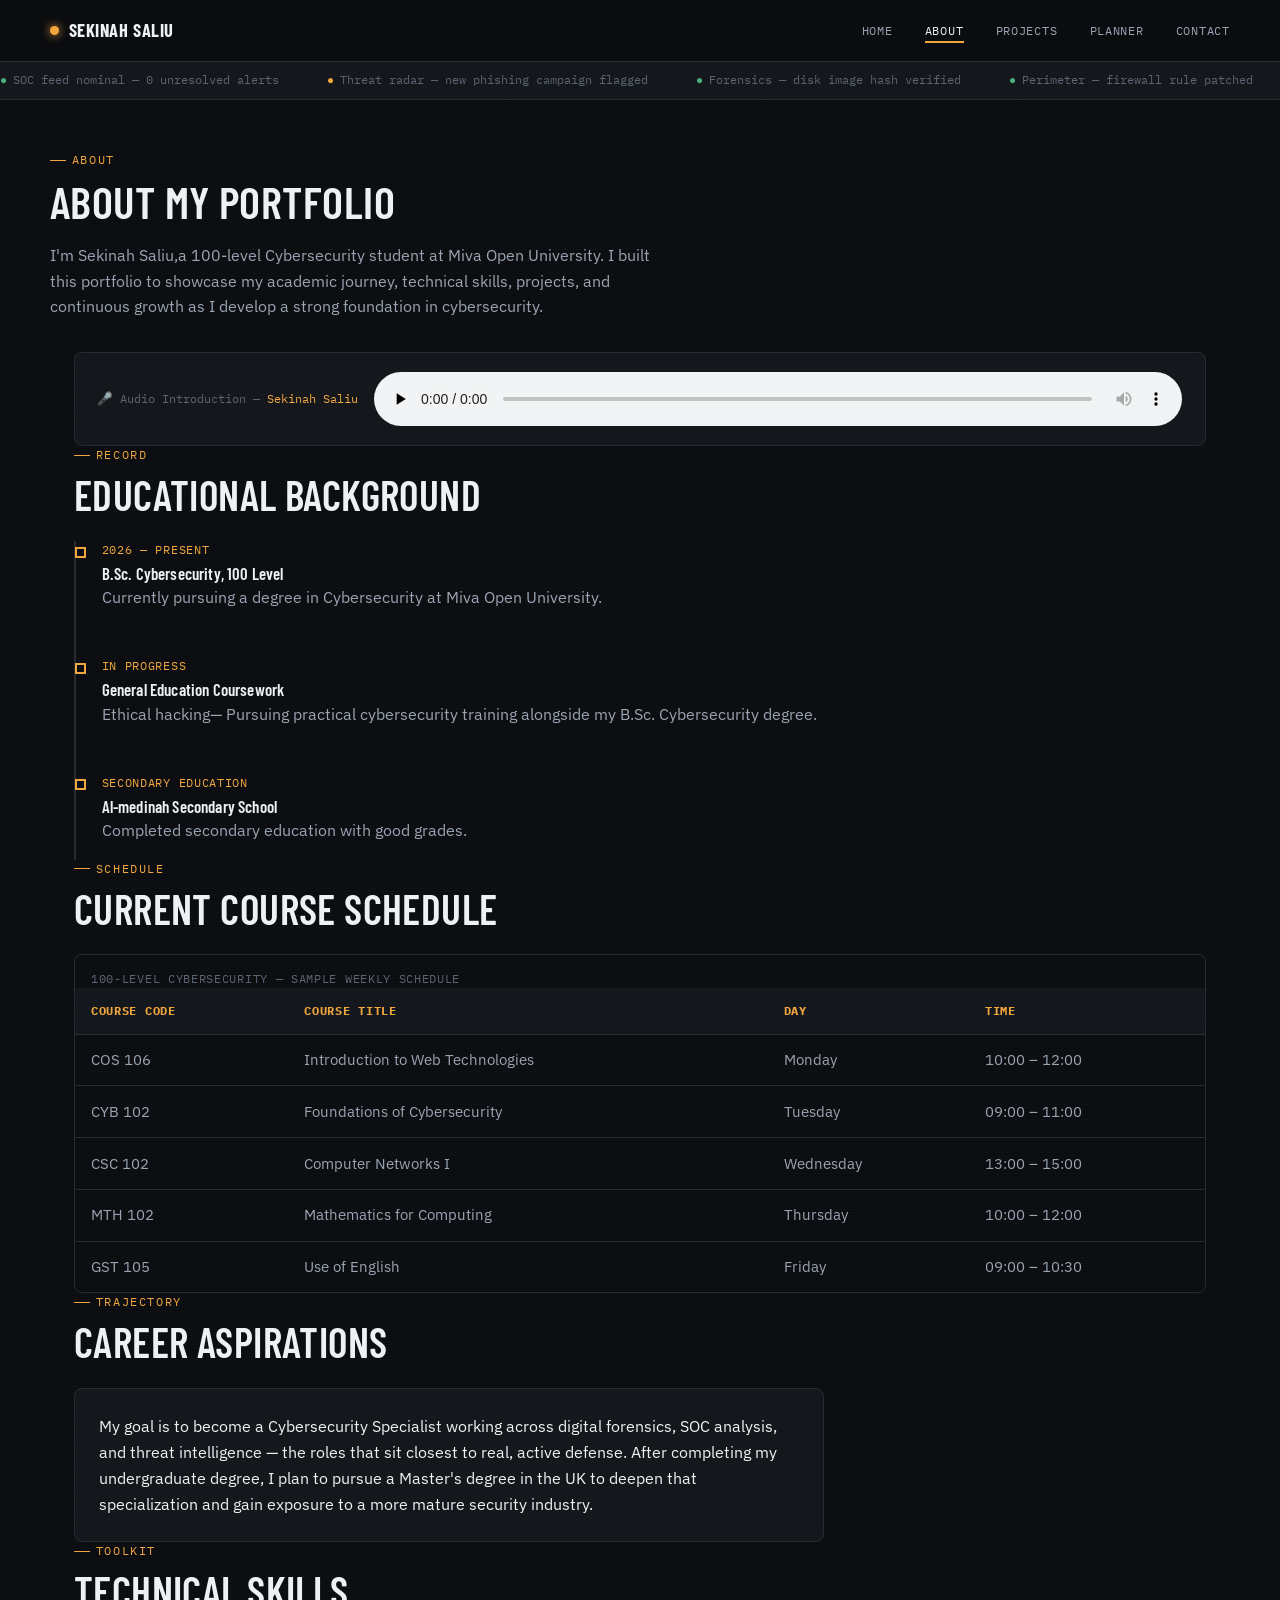
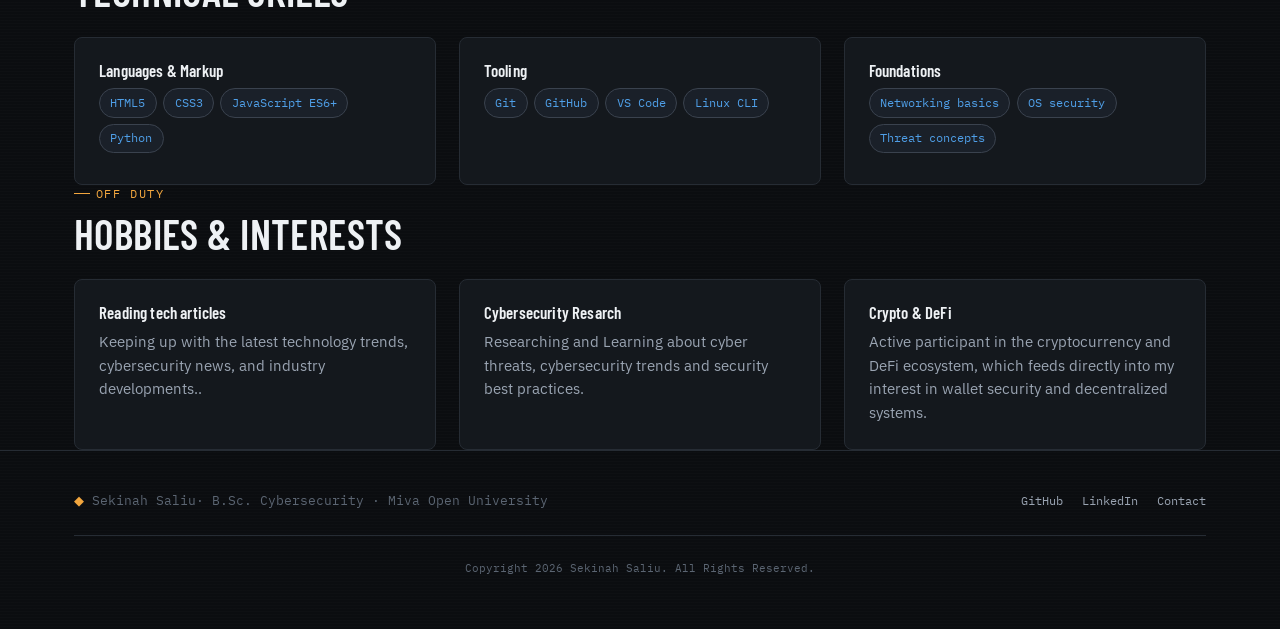
==== commit ca3fae9b: "Update about.html" ====
--- a/about.html
+++ b/about.html
@@ -175,12 +175,12 @@
     <h2 style="margin-bottom:1.5rem;">Hobbies &amp; interests</h2>
     <div class="card-grid cols-3">
       <div class="info-card">
-        <h3>Reading novels</h3>
-        <p>Active in making research, content creating, Watching movies— playing games that reward the same pattern-recognition and quick decision-making that security work does.</p>
-      </div>
-      <div class="info-card">
-        <h3>As-Sakeenah digital</h3>
-        <p>I manage As-Sakeenah digital Academy, an online educational community, handling coordination, moderation, and member support.</p>
+        <h3>Reading tech articles</h3>
+        <p>Keeping up with the latest technology trends, cybersecurity news, and industry developments..</p>
+      </div>
+      <div class="info-card">
+        <h3>Cybersecurity Resarch</h3>
+        <p>Researching and Learning about cyber threats, cybersecurity trends and security best practices.</p>
       </div>
       <div class="info-card">
         <h3>Crypto &amp; DeFi</h3>
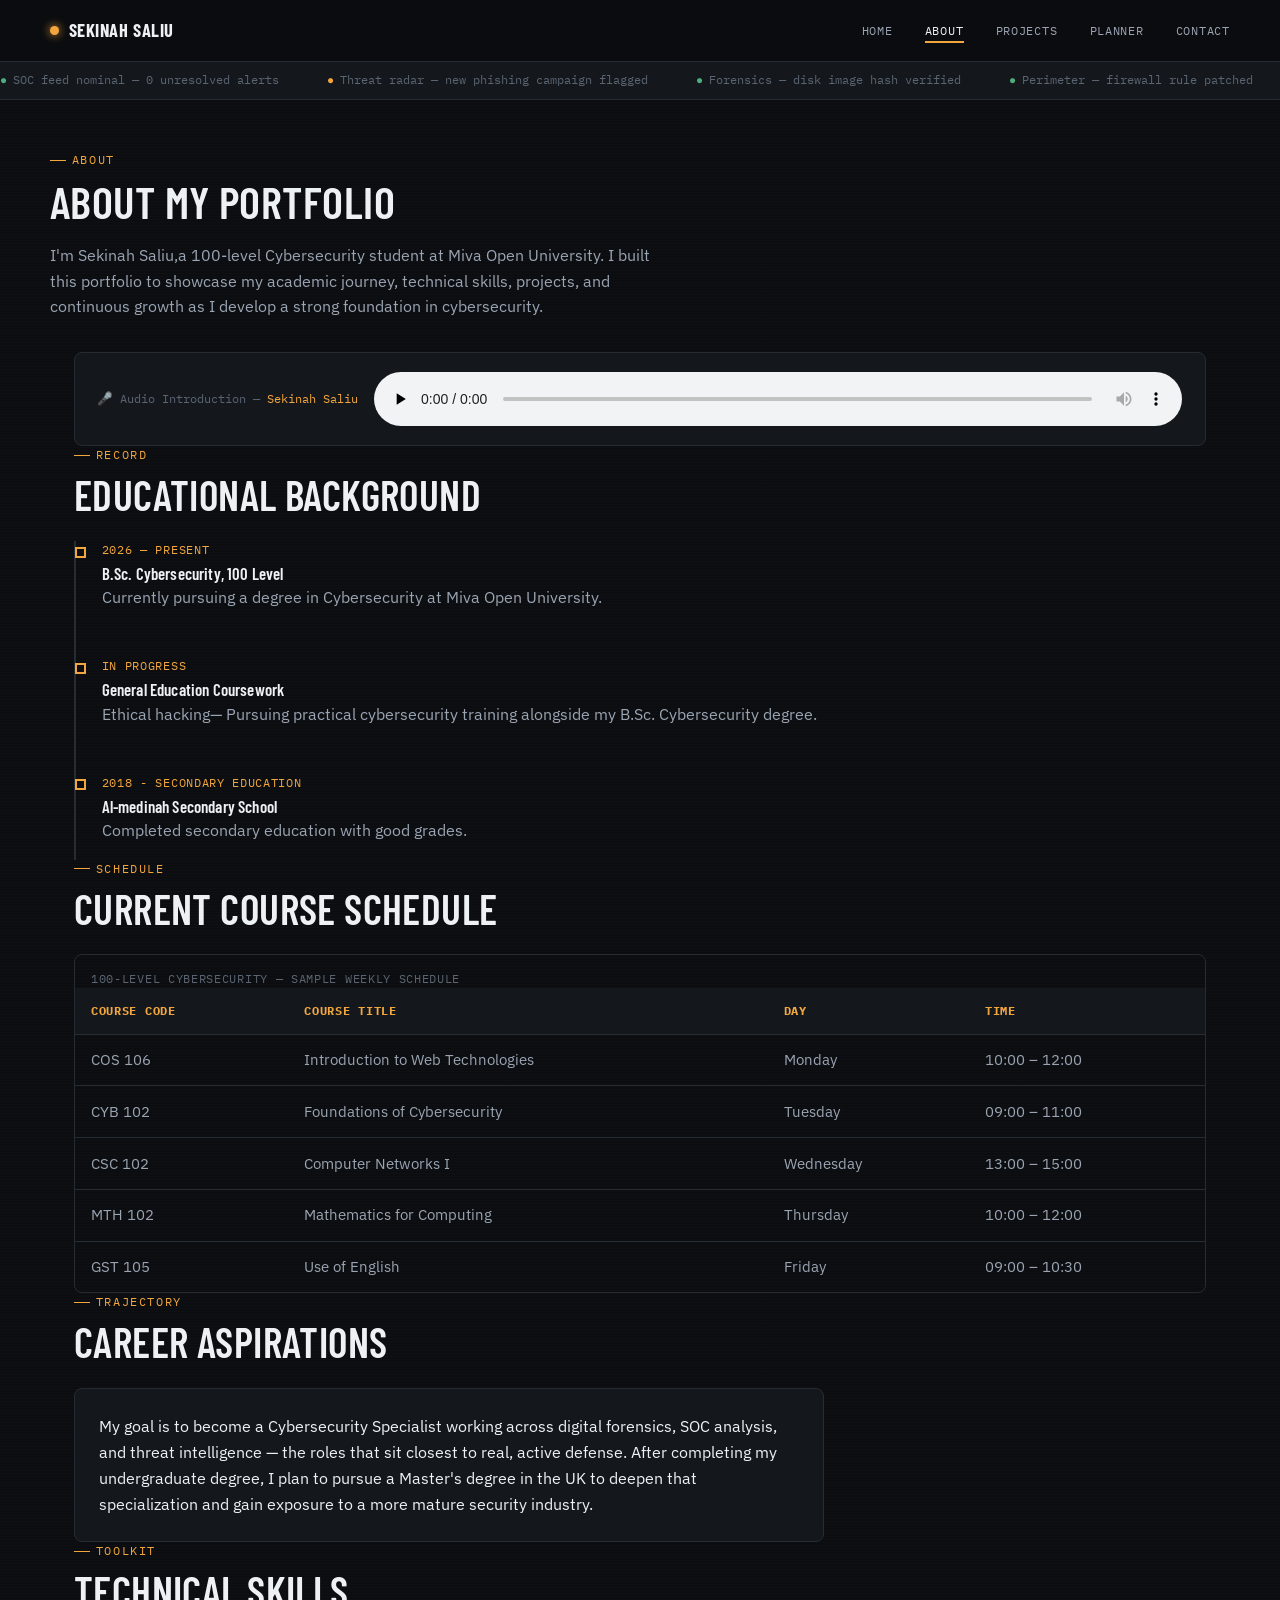
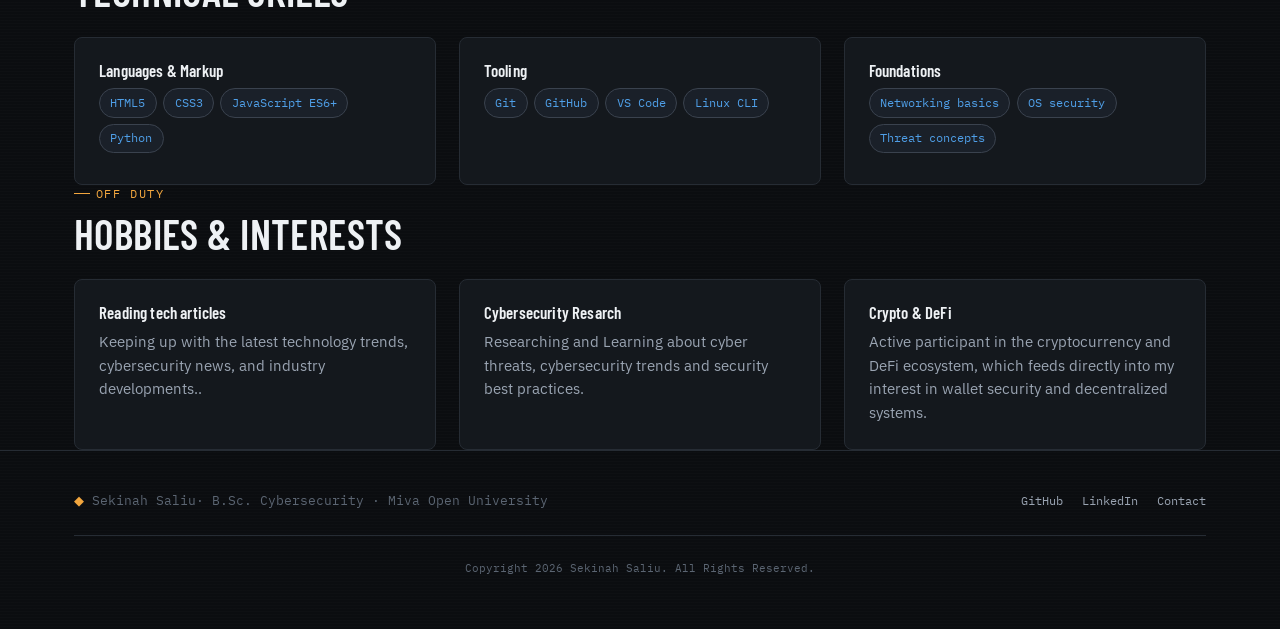
==== commit 5d37b53a: "Update about.html" ====
--- a/about.html
+++ b/about.html
@@ -76,7 +76,7 @@
         <p>Ethical hacking— Pursuing practical cybersecurity training alongside my B.Sc. Cybersecurity degree.</p>
       </div>
       <div class="timeline-item">
-        <span class="timeline-meta">Secondary education</span>
+        <span class="timeline-meta">2018 - Secondary education</span>
         <h3>Al-medinah Secondary School</h3>
         <p>Completed secondary education with good grades.</p>
       </div>
